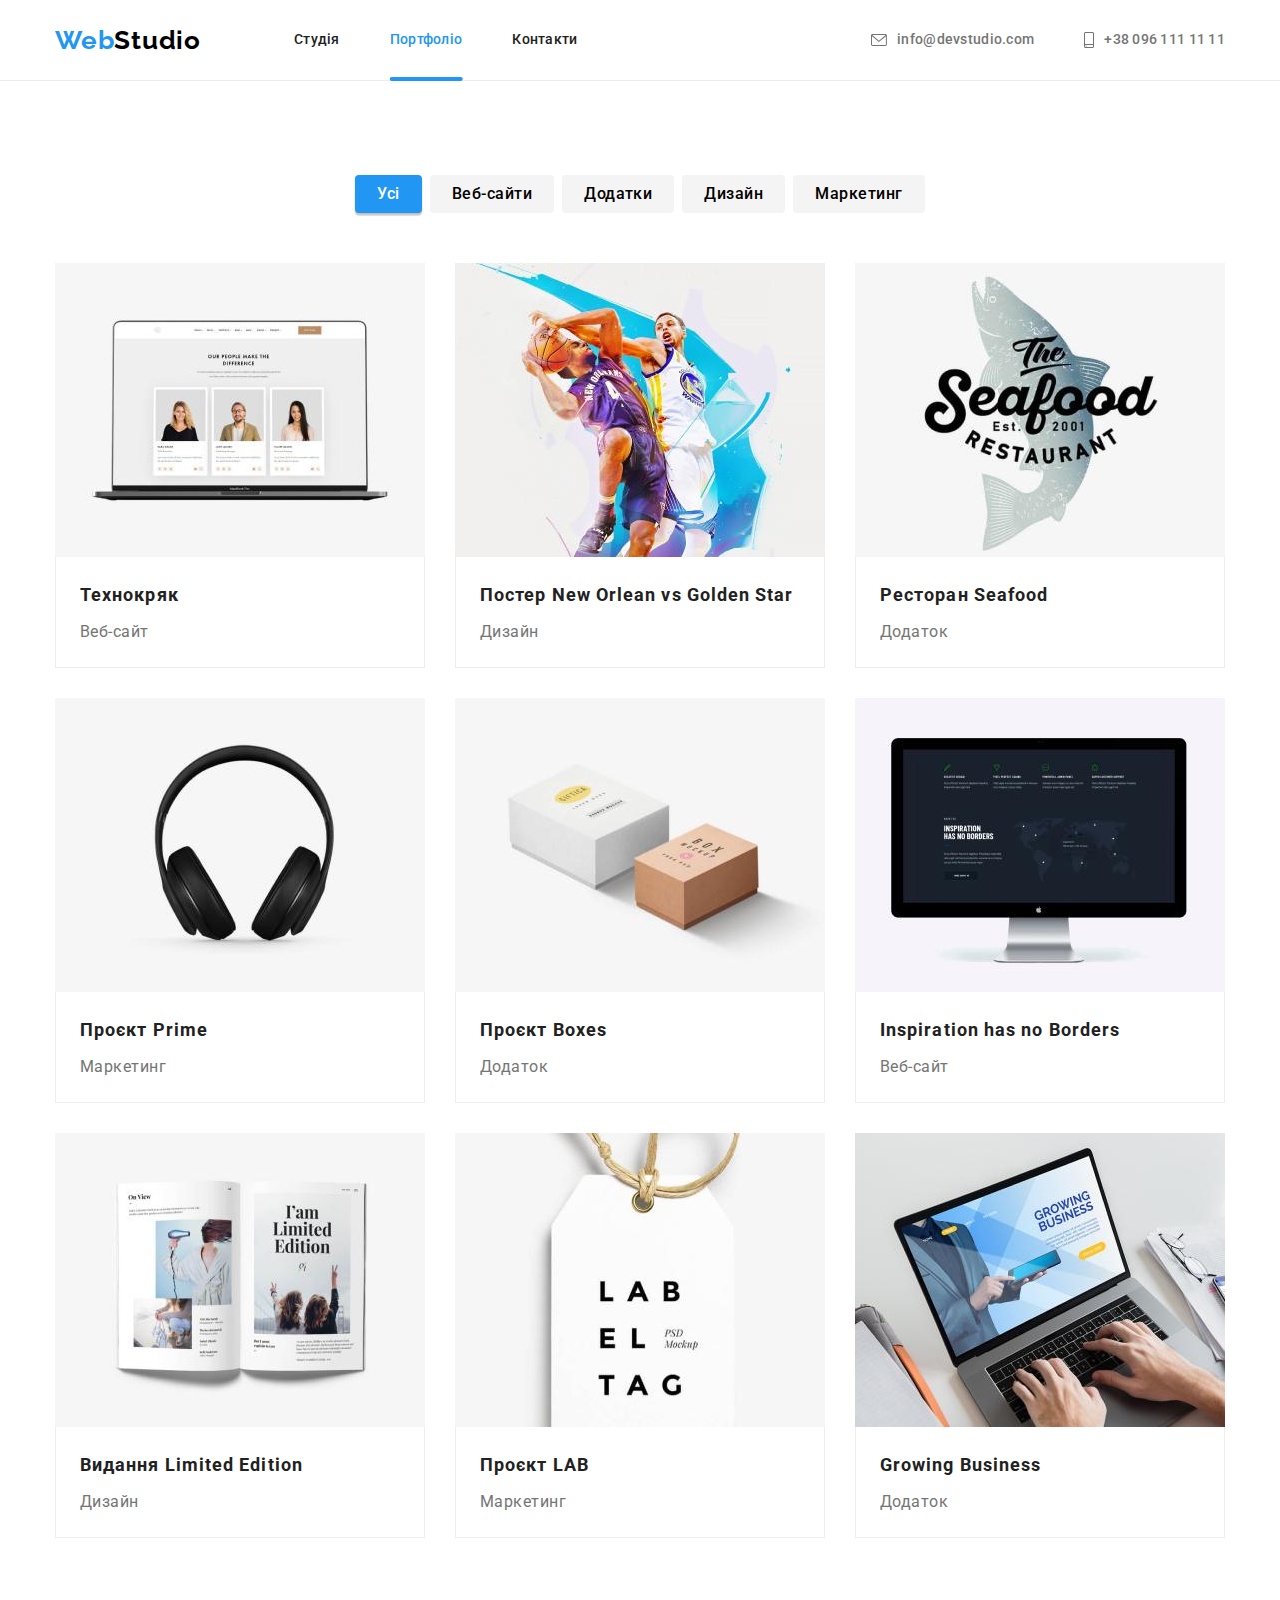
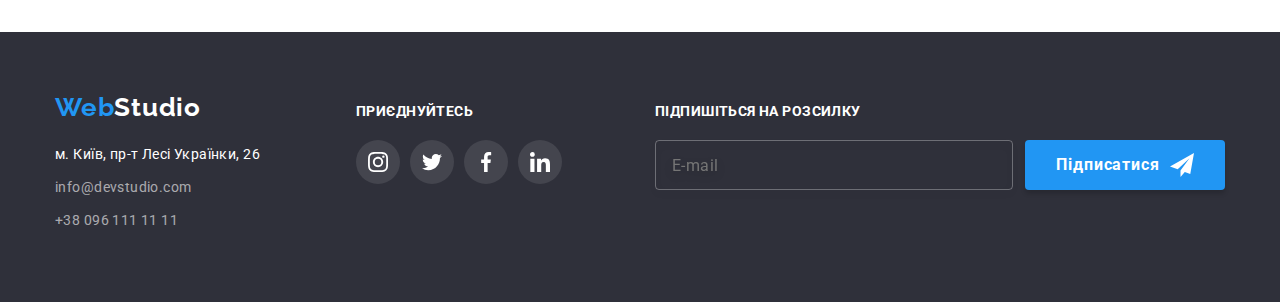
==== portfolio.html @ 934c3676 "Initial commit" ====
<!DOCTYPE html>
<html lang="uk">
  <head>
    <meta charset="UTF-8" />
    <meta http-equiv="X-UA-Compatible" content="IE=edge" />
    <meta name="viewport" content="width=device-width, initial-scale=1.0" />
    <title>Портфоліо</title>
    <link rel="stylesheet" href="./css/main.min.css" />
    <link rel="preconnect" href="https://fonts.googleapis.com" />
    <link rel="preconnect" href="https://fonts.gstatic.com" crossorigin />
    <link
      href="https://fonts.googleapis.com/css2?family=Raleway:wght@700&family=Roboto:wght@400;500;700;900&display=swap"
      rel="stylesheet"
    />
  </head>
  <body>
    <header class="header-section header-section--portfolio">
      <div class="container">
        <div class="header">
          <a href="./index.html" class="logo">
            Web<span class="logo__text logo__text--header">Studio</span>
          </a>
          <nav class="nav-container">
            <ul class="nav-list">
              <li class="nav-list__item">
                <a
                  href="./index.html"
                  class="nav-list__link"
                  >Студія</a
                >
              </li>
              <li class="nav-list__item">
                <a href="./portfolio.html" class="nav-list__link nav-list__link--active">Портфоліо</a>
              </li>
              <li class="nav-list__item">
                <a href="#" class="nav-list__link">Контакти</a>
              </li>
            </ul>
          </nav>
          <ul class="contacts-list">
            <li class="contacts-list__item contacts-list__item--header">
              <a href="mailto:info@devstudio.com" class="contacts-list__link">
                <svg width="16" height="12" class="contacts-list__icon">
                  <use href="images/sprite.svg#icon-envelope"></use>
                </svg>
                info@devstudio.com
              </a>
            </li>
            <li class="contacts-list__item contacts-list__item--header">
              <a href="tel:+380961111111" class="contacts-list__link">
                <svg width="10" height="16" class="contacts-list__icon">
                  <use href="images/sprite.svg#icon-smartphone"></use>
                </svg>
                +38 096 111 11 11
              </a>
            </li>
          </ul>
        </div>
      </div>
    </header>

    <main>
      <section class="section">
        <div class="container">
          <ul class="filter-list">
            <li class="filter-list__item">
              <button type="button" class="filter-list__btn filter-list__btn--active">Усі</button>
            </li>
            <li class="filter-list__item"">
              <button type="button" class="filter-list__btn">Веб-сайти</button>
            </li>
            <li class="filter-list__item"">
              <button type="button" class="filter-list__btn">Додатки</button>
            </li>
            <li class="filter-list__item"">
              <button type="button" class="filter-list__btn">Дизайн</button>
            </li>
            <li class="filter-list__item"">
              <button type="button" class="filter-list__btn">Маркетинг</button>
            </li>
          </ul>
          <ul class="projects-list">
            <li class="projects-list__item">
              <a class="projects-list__link" href="#">
                <div class="projects-list__container">
                  <img
                    src="./images/project1.jpg"
                    alt="Веб-сайт Технокряк"
                    width="370"
                    height="294"
                    class="projects-list__image"
                  />
                  <div class="projects-list__overlay">
                    <p class="projects-list__description">
                      Ресурс пропонує комплексні пропозиції з різним рівнем
                      функціоналу та сервісів. Все це дозволить відвідувачу
                      отримати вичерпні відомості про компанію чи приватну
                      особу.
                    </p>
                  </div>
                </div>
                <div class="projects-list__meta">
                  <h2 class="projects-list__name">Технокряк</h2>
                  <p class="projects-list__category">Веб-сайт</p>
                </div>
              </a>
            </li>
            <li class="projects-list__item">
              <a class="projects-list__link" href="#">
                <div class="projects-list__container">
                  <img
                    src="./images/project2.jpg"
                    alt="Постер New Orlean vs Golden Star"
                    width="370"
                    height="294"
                    class="projects-list__image"
                  />
                  <div class="projects-list__overlay">
                    <p class="projects-list__description">
                      Ресурс пропонує комплексні пропозиції з різним рівнем
                      функціоналу та сервісів. Все це дозволить відвідувачу
                      отримати вичерпні відомості про компанію чи приватну
                      особу.
                    </p>
                  </div>
                </div>
                <div class="projects-list__meta">
                  <h2 class="projects-list__name">Постер New Orlean vs Golden Star</h2>
                  <p class="projects-list__category">Дизайн</p>
                </div>
              </a>
            </li>
            <li class="projects-list__item">
              <a class="projects-list__link" href="#">
                <div class="projects-list__container">
                  <img
                    src="./images/project3.jpg"
                    alt="Ресторан Seafood"
                    width="370"
                    height="294"
                    class="projects-list__image"
                  />
                  <div class="projects-list__overlay">
                    <p class="projects-list__description">
                      Ресурс пропонує комплексні пропозиції з різним рівнем
                      функціоналу та сервісів. Все це дозволить відвідувачу
                      отримати вичерпні відомості про компанію чи приватну
                      особу.
                    </p>
                  </div>
                </div>
                <div class="projects-list__meta">
                  <h2 class="projects-list__name">Ресторан Seafood</h2>
                  <p class="projects-list__category">Додаток</p>
                </div>
              </a>
            </li>
            <li class="projects-list__item">
              <a class="projects-list__link" href="#">
                <div class="projects-list__container">
                  <img
                    src="./images/project4.jpg"
                    alt="Проєкт Prime"
                    width="370"
                    height="294"
                    class="projects-list__image"
                  />
                  <div class="projects-list__overlay">
                    <p class="projects-list__description">
                      Ресурс пропонує комплексні пропозиції з різним рівнем
                      функціоналу та сервісів. Все це дозволить відвідувачу
                      отримати вичерпні відомості про компанію чи приватну
                      особу.
                    </p>
                  </div>
                </div>
                <div class="projects-list__meta">
                  <h2 class="projects-list__name">Проєкт Prime</h2>
                  <p class="projects-list__category">Маркетинг</p>
                </div>
              </a>
            </li>
            <li class="projects-list__item">
              <a class="projects-list__link" href="#">
                <div class="projects-list__container">
                  <img
                    src="./images/project5.jpg"
                    alt="Проєкт Boxes"
                    width="370"
                    height="294"
                    class="projects-list__image"
                  />
                  <div class="projects-list__overlay">
                    <p class="projects-list__description">
                      Ресурс пропонує комплексні пропозиції з різним рівнем
                      функціоналу та сервісів. Все це дозволить відвідувачу
                      отримати вичерпні відомості про компанію чи приватну
                      особу.
                    </p>
                  </div>
                </div>
                <div class="projects-list__meta">
                  <h2 class="projects-list__name">Проєкт Boxes</h2>
                  <p class="projects-list__category">Додаток</p>
                </div>
              </a>
            </li>
            <li class="projects-list__item">
              <a class="projects-list__link" href="#">
                <div class="projects-list__container">
                  <img
                    src="./images/project6.jpg"
                    alt="Inspiration has no Borders"
                    width="370"
                    height="294"
                    class="projects-list__image"
                  />
                  <div class="projects-list__overlay">
                    <p class="projects-list__description">
                      Ресурс пропонує комплексні пропозиції з різним рівнем
                      функціоналу та сервісів. Все це дозволить відвідувачу
                      отримати вичерпні відомості про компанію чи приватну
                      особу.
                    </p>
                  </div>
                </div>
                <div class="projects-list__meta">
                  <h2 class="projects-list__name">Inspiration has no Borders</h2>
                  <p class="projects-list__category">Веб-сайт</p>
                </div>
              </a>
            </li>
            <li class="projects-list__item">
              <a class="projects-list__link" href="#">
                <div class="projects-list__container">
                  <img
                    src="./images/project7.jpg"
                    alt="Видання Limited Edition"
                    width="370"
                    height="294"
                    class="projects-list__image"
                  />
                  <div class="projects-list__overlay">
                    <p class="projects-list__description">
                      Ресурс пропонує комплексні пропозиції з різним рівнем
                      функціоналу та сервісів. Все це дозволить відвідувачу
                      отримати вичерпні відомості про компанію чи приватну
                      особу.
                    </p>
                  </div>
                </div>
                <div class="projects-list__meta">
                  <h2 class="projects-list__name">Видання Limited Edition</h2>
                  <p class="projects-list__category">Дизайн</p>
                </div>
              </a>
            </li>
            <li class="projects-list__item">
              <a class="projects-list__link" href="#">
                <div class="projects-list__container">
                  <img
                    src="./images/project8.jpg"
                    alt="Проєкт LAB"
                    width="370"
                    height="294"
                    class="projects-list__image"
                  />
                  <div class="projects-list__overlay">
                    <p class="projects-list__description">
                      Ресурс пропонує комплексні пропозиції з різним рівнем
                      функціоналу та сервісів. Все це дозволить відвідувачу
                      отримати вичерпні відомості про компанію чи приватну
                      особу.
                    </p>
                  </div>
                </div>
                <div class="projects-list__meta">
                  <h2 class="projects-list__name">Проєкт LAB</h2>
                  <p class="projects-list__category">Маркетинг</p>
                </div>
              </a>
            </li>
            <li class="projects-list__item">
              <a class="projects-list__link" href="#">
                <div class="projects-list__container">
                  <img
                    src="./images/project9.jpg"
                    alt="Growing Business"
                    width="370"
                    height="294"
                    class="projects-list__image"
                  />
                  <div class="projects-list__overlay">
                    <p class="projects-list__description">
                      Ресурс пропонує комплексні пропозиції з різним рівнем
                      функціоналу та сервісів. Все це дозволить відвідувачу
                      отримати вичерпні відомості про компанію чи приватну
                      особу.
                    </p>
                  </div>
                </div>
                <div class="projects-list__meta">
                  <h2 class="projects-list__name">Growing Business</h2>
                  <p class="projects-list__category">Додаток</p>
                </div>
              </a>
            </li>
          </ul>
        </div>
      </section>
    </main>

    <footer class="section section--footer">
      <div class="container">
        <div class="footer">
          <div class="footer-address">
            <a href="./index.html" class="logo">
              Web<span class="logo__text logo__text--footer">Studio</span>
            </a>
            <address>
              <ul class="contacts-list contacts-list--footer">
                <li class="contacts-list__item contacts-list__item--footer">
                  <a
                    href="mailto:info@devstudio.com"
                    class="contacts-list__link contacts-list__link--footer contacts-list__link--accent"
                  >
                    м. Київ, пр-т Лесі Українки, 26
                  </a>
                </li>
                <li class="contacts-list__item contacts-list__item--footer">
                  <a
                    href="mailto:info@devstudio.com"
                    class="contacts-list__link contacts-list__link--footer"
                  >
                    info@devstudio.com
                  </a>
                </li>
                <li class="contacts-list__item contacts-list__item--footer">
                  <a
                    href="tel:+380961111111"
                    class="contacts-list__link contacts-list__link--footer"
                  >
                    +38 096 111 11 11
                  </a>
                </li>
              </ul>
            </address>
          </div>
          <div class="social-block">
            <h3 class="social-block__header">приєднуйтесь</h3>
            <ul class="socials-list socials-list--footer">
              <li class="socials-list__item">
                <a
                  class="socials-list__link socials-list__link--footer"
                  href="#"
                >
                  <svg
                    width="20"
                    height="20"
                    class="socials-list__icon socials-list__icon--footer"
                  >
                    <use href="images/sprite.svg#icon-instagram"></use>
                  </svg>
                </a>
              </li>
              <li class="socials-list__item">
                <a
                  class="socials-list__link socials-list__link--footer"
                  href="#"
                >
                  <svg
                    width="20"
                    height="20"
                    class="socials-list__icon socials-list__icon--footer"
                  >
                    <use href="images/sprite.svg#icon-twitter"></use>
                  </svg>
                </a>
              </li>
              <li class="socials-list__item">
                <a
                  class="socials-list__link socials-list__link--footer"
                  href="#"
                >
                  <svg
                    width="20"
                    height="20"
                    class="socials-list__icon socials-list__icon--footer"
                  >
                    <use href="images/sprite.svg#icon-facebook"></use>
                  </svg>
                </a>
              </li>
              <li class="socials-list__item">
                <a
                  class="socials-list__link socials-list__link--footer"
                  href="#"
                >
                  <svg
                    width="20"
                    height="20"
                    class="socials-list__icon socials-list__icon--footer"
                  >
                    <use href="images/sprite.svg#icon-linkedin"></use>
                  </svg>
                </a>
              </li>
            </ul>
          </div>
          <div class="subscription-block">
            <label
              class="subscription-block__header"
              for="subscription-email-field"
              >Підпишіться на розсилку</label
            >
            <form class="subscription-form">
              <input
                type="email"
                name="email"
                class="subscription-form__input"
                placeholder="E-mail"
                id="subscription-email-field"
              />
              <button class="button button--subscription" type="submit">
                Підписатися
                <svg
                  class="button__icon button__icon--footer"
                  width="24"
                  height="24"
                >
                  <use href="images/sprite.svg#icon-send"></use>
                </svg>
              </button>
            </form>
          </div>
        </div>
      </div>
    </footer>
  </body>
</html>
---- css/main.min.css ----
/*! modern-normalize v1.1.0 | MIT License | https://github.com/sindresorhus/modern-normalize */*,::before,::after{box-sizing:border-box}html{-moz-tab-size:4;-o-tab-size:4;tab-size:4}html{line-height:1.15;-webkit-text-size-adjust:100%}body{margin:0}body{font-family:system-ui,-apple-system,"Segoe UI",Roboto,Helvetica,Arial,sans-serif,"Apple Color Emoji","Segoe UI Emoji"}hr{height:0;color:inherit}abbr[title]{-webkit-text-decoration:underline dotted;text-decoration:underline dotted}b,strong{font-weight:bolder}code,kbd,samp,pre{font-family:ui-monospace,SFMono-Regular,Consolas,"Liberation Mono",Menlo,monospace;font-size:1em}small{font-size:80%}sub,sup{font-size:75%;line-height:0;position:relative;vertical-align:baseline}sub{bottom:-0.25em}sup{top:-0.5em}table{text-indent:0;border-color:inherit}button,input,optgroup,select,textarea{font-family:inherit;font-size:100%;line-height:1.15;margin:0}button,select{text-transform:none}button,[type=button],[type=reset],[type=submit]{-webkit-appearance:button}::-moz-focus-inner{border-style:none;padding:0}:-moz-focusring{outline:1px dotted ButtonText}:-moz-ui-invalid{box-shadow:none}legend{padding:0}progress{vertical-align:baseline}::-webkit-inner-spin-button,::-webkit-outer-spin-button{height:auto}[type=search]{-webkit-appearance:textfield;outline-offset:-2px}::-webkit-search-decoration{-webkit-appearance:none}::-webkit-file-upload-button{-webkit-appearance:button;font:inherit}summary{display:list-item}ul,li,h1,h2,h3,h4,p{margin:0;padding:0}li{list-style:none}a{text-decoration:none}.logo{font-size:26px;font-family:Raleway;font-weight:700;line-height:1.19;letter-spacing:.03em;color:#2196f3}.logo__text--header{color:#000}.logo__text--footer{color:#fff}.nav-container{display:flex;height:100%;align-items:center;margin-left:93px}.nav-list{display:flex;font-weight:500;line-height:1.14;letter-spacing:.02em}.nav-list__item:not(:last-child){margin-right:50px}.nav-list__link{display:block;padding:32px 0;position:relative;color:#212121;transition-property:color;transition-duration:250ms;transition-timing-function:cubic-bezier(0.4, 0, 0.2, 1)}.nav-list__link:hover,.nav-list__link:focus{color:#2196f3}.nav-list__link--active{color:#2196f3}.nav-list__link--active::after{content:"";width:100%;height:4px;position:absolute;left:50%;top:77px;border-radius:4px;background-color:#2196f3;transform:translateX(-50%)}.contacts-list{display:flex;margin-left:auto;font-weight:500;line-height:1.14;letter-spacing:.02em}.contacts-list--footer{flex-direction:column;display:flex;margin-top:20px}.contacts-list__item{display:flex;align-items:center}.contacts-list__item--header:not(:last-child){margin-right:50px}.contacts-list__item--footer{margin-bottom:9px;font-style:normal}.contacts-list__link{display:flex;align-items:center;color:#757575;transition-property:color;transition-duration:250ms;transition-timing-function:cubic-bezier(0.4, 0, 0.2, 1)}.contacts-list__link:hover{color:#2196f3}.contacts-list__link:focus{color:#2196f3}.contacts-list__icon{margin-right:10px;fill:#757575;transition-property:fill;transition-duration:250ms;transition-timing-function:cubic-bezier(0.4, 0, 0.2, 1)}.contacts-list__link:hover .contacts-list__icon{fill:#2196f3}.contacts-list__link:focus .contacts-list__icon{fill:#2196f3}.contacts-list__link--footer{font-weight:400;font-size:14px;line-height:1.71;letter-spacing:.03em;color:rgba(255,255,255,.6);transition-property:color;transition-duration:250ms;transition-timing-function:cubic-bezier(0.4, 0, 0.2, 1)}.contacts-list__link--footer:focus{color:#2196f3}.contacts-list__link--footer:hover{color:#2196f3}.contacts-list__link--accent{color:#fff}.hero{display:flex;flex-direction:column;height:100%;align-items:center;justify-content:center}.hero__text{width:696px;font-size:44px;font-weight:900;line-height:1.36;text-align:center;letter-spacing:.06em;color:#fff}.modal-container{margin-top:30px;padding:0 40px;height:100%}.backdrop{display:inline-block;position:fixed;width:100%;height:100%;z-index:101;background-color:rgba(0,0,0,.1)}.backdrop--hidden{opacity:0;pointer-events:none;visibility:hidden}.modal{display:flex;flex-direction:column;position:absolute;width:528px;height:581px;left:50%;top:50%;opacity:1;background:#fff;box-shadow:0px 1px 3px rgba(0,0,0,.12),0px 1px 1px rgba(0,0,0,.14),0px 2px 1px rgba(0,0,0,.2);border-radius:4px;transform:translate(-50%, -50%) scale(1);transition-property:transform opacity;transition-duration:250ms;transition-timing-function:cubic-bezier(0.4, 0, 0.2, 1)}.modal--hidden{opacity:0;transform:translate(-50%, -50%) scale(1.15)}.modal__header{margin-top:40px;font-weight:700;font-size:20px;line-height:1.15;text-align:center;letter-spacing:.03em;color:#212121}.modal-list{display:flex;flex-direction:column;justify-content:center;align-items:center}.modal-list__item{position:relative;margin-bottom:28px}.modal-list__placeholder{position:absolute;top:-18px;left:0;font-weight:400;font-size:12px;line-height:1.16;letter-spacing:.01em;color:#757575}.modal-list__placeholder--checkbox{position:static;display:flex;width:16px;height:15px;border:2px solid #212121;border-radius:4px;transition-property:background-color border-color;transition-duration:250ms;transition-timing-function:cubic-bezier(0.4, 0, 0.2, 1)}.modal-list__input--checkbox:checked~.modal-list__placeholder--checkbox{background-color:#2196f3;border-color:#2196f3;background-origin:border-box}.modal-list__icon{position:absolute;top:50%;left:0;margin-left:12px;transform:translateY(-50%);transition-property:fill;transition-duration:250ms;transition-timing-function:cubic-bezier(0.4, 0, 0.2, 1)}.modal-list__input:hover~.modal-list__icon,.modal-list__input:focus~.modal-list__icon{fill:#2196f3}.modal-list__icon--checked{margin:0;position:absolute;top:50%;left:0;fill:none;opacity:0;transform:translateY(-50%);transition-property:opacity;transition-duration:250ms;transition-timing-function:cubic-bezier(0.4, 0, 0.2, 1)}.modal-list__input--checkbox:checked~.modal-list__icon--checked{fill:#fff;opacity:1}.modal-list__input{width:448px;height:40px;padding-left:42px;border:1px solid rgba(33,33,33,.2);border-radius:4px;transition-property:border-color;transition-duration:250ms;transition-timing-function:cubic-bezier(0.4, 0, 0.2, 1)}.modal-list__input:hover,.modal-list__input:focus{border-color:#2196f3;outline:none}.modal-list__input--textarea{height:120px;resize:none;padding:12px 16px}.modal-list__input--textarea::-moz-placeholder{font-weight:400;font-size:12px;line-height:14px;letter-spacing:.01em;color:rgba(117,117,117,.5)}.modal-list__input--textarea:-ms-input-placeholder{font-weight:400;font-size:12px;line-height:14px;letter-spacing:.01em;color:rgba(117,117,117,.5)}.modal-list__input--textarea::placeholder{font-weight:400;font-size:12px;line-height:14px;letter-spacing:.01em;color:rgba(117,117,117,.5)}.modal-list__input--checkbox{position:absolute;width:1px;height:1px;overflow:hidden;clip:rect(0 0 0 0)}.modal-list__text{margin-left:8px;font-weight:400;font-size:14px;line-height:1.71;letter-spacing:.03em;color:#757575}.modal-list__link{text-decoration:underline;color:#2196f3}.modal-list__label{position:relative;display:flex}.modal-list__label--policy{display:flex;justify-content:center;align-items:center}.button--modal-btn{width:200px;height:50px;font-weight:700;font-size:16px;line-height:1.88;letter-spacing:.06em;color:#fff;text-align:center;cursor:pointer;border:none;background:#2196f3;box-shadow:0px 4px 4px rgba(0,0,0,.15);border-radius:4px;transition-property:background-color;transition-duration:250ms;transition-timing-function:cubic-bezier(0.4, 0, 0.2, 1)}.button--modal-btn:hover,.button--modal-btn:focus{background-color:#188ce8}.modal-close{display:flex;justify-content:center;align-items:center;position:absolute;top:0;right:0;margin-right:8px;margin-top:8px;width:30px;height:30px;cursor:pointer;border-radius:50%;border:1px solid rgba(0,0,0,.1)}.modal-close__icon{fill:#212121;transition-property:fill;transition-duration:250ms;transition-timing-function:cubic-bezier(0.4, 0, 0.2, 1)}.modal-close:hover .modal-close__icon{fill:#2196f3}.features{display:flex}.features__item{width:270px;margin-right:30px}.features__item:last-child{margin-right:0}.features__icon-container{display:flex;justify-content:center;align-items:center;margin-bottom:30px;height:120px;border-radius:4px;background-color:#f5f4f4}.features__label{margin-bottom:10px;font-size:14px;line-height:1.14;letter-spacing:.03em}.features__text{margin-top:10px;color:#757575;line-height:1.71;letter-spacing:.03em}.job{display:flex;margin-top:50px}.job__item{margin-right:30px;position:relative}.job__item:last-child{margin-right:0}.job__image,.job__link{display:block}.job__label-container{display:flex;justify-content:center;align-items:center;position:absolute;width:100%;height:70px;left:0;bottom:0;background:rgba(47,48,58,.8)}.job__label{font-weight:700;font-size:14px;line-height:1.14;text-align:center;letter-spacing:.03em;text-transform:uppercase;color:#fff}.section--team{background-color:#f5f4f4}.team-list{display:flex;margin-top:50px}.team-list__item{width:270px;margin-right:30px;text-align:center;background-color:#fff;box-shadow:0px 1px 3px rgba(0,0,0,.12),0px 1px 1px rgba(0,0,0,.14),0px 2px 1px rgba(0,0,0,.2);border-radius:0px 0px 4px 4px}.team-list__item:last-child{margin-right:0}.team-list__image{display:block}.team-list__meta{padding:30px 5px 0 5px}.team-list__name{font-weight:500;font-size:16px;line-height:1.19;letter-spacing:.03em;color:#212121}.team-list__position{margin-top:10px;font-size:16px;line-height:1.19;letter-spacing:.03em;color:#757575}.socials-list{display:flex;justify-content:space-between;margin-top:16px;padding:0 32px 30px 32px}.socials-list--footer{display:flex;width:206px;padding:0;margin-top:20px}.socials-list__link{display:flex;height:44px;width:44px;justify-content:center;align-items:center;border-radius:50%;border:none;transition-property:background-color;transition-duration:250ms;transition-timing-function:cubic-bezier(0.4, 0, 0.2, 1)}.socials-list__link:hover{background-color:#2196f3}.socials-list__link:focus{background-color:#2196f3;outline:none}.socials-list__link--footer{background-color:rgba(255,255,255,.1)}.socials-list__icon{fill:#afb1b8;transition-property:fill;transition-duration:250ms;transition-timing-function:cubic-bezier(0.4, 0, 0.2, 1)}.socials-list__link:hover .socials-list__icon{fill:#fff}.socials-list__link:focus .socials-list__icon{fill:#fff}.socials-list__icon--footer{fill:#fff}.social-block{margin-top:12px;margin-left:70px}.social-block__header{text-transform:uppercase;font-size:14px;font-weight:700;line-height:1.14;letter-spacing:.03em;color:#fff}.clients-list{display:flex;margin-top:50px;justify-content:space-between}.clients-list__link{display:flex;width:170px;height:92px;justify-content:center;align-items:center;border-radius:4px;border:1px solid #afb1b8;transition-property:border-color;transition-duration:250ms;transition-timing-function:cubic-bezier(0.4, 0, 0.2, 1)}.clients-list__link:hover{border-color:#2196f3}.clients-list__link:focus{border-color:#2196f3;outline:none}.clients-list__icon{fill:#afb1b8;transition-property:fill;transition-duration:250ms;transition-timing-function:cubic-bezier(0.4, 0, 0.2, 1)}.clients-list__link:hover .clients-list__icon{fill:#2196f3}.clients-list__link:focus .clients-list__icon{fill:#2196f3}.footer{display:flex}.footer-address{display:inline-block;width:231px}.button{display:flex;align-items:center;justify-content:center;width:200px;padding:10px 0;font-weight:700;font-size:16px;line-height:1.88;letter-spacing:.06em;color:#fff;cursor:pointer;border:none;box-shadow:0px 4px 4px rgba(0,0,0,.15);border-radius:4px;background-color:#2196f3;transition-property:background-color;transition-duration:250ms;transition-timing-function:cubic-bezier(0.4, 0, 0.2, 1)}.button:hover{background-color:#188ce8}.button__icon--footer{margin-left:10px;fill:#fff}.button--subscription{margin-left:12px}.button--hero{width:216px;margin-top:30px}.subscription-block{display:flex;width:570px;flex-direction:column;margin-left:93px;margin-top:12px}.subscription-block__header{text-transform:uppercase;font-size:14px;font-weight:700;line-height:1.14;letter-spacing:.03em;color:#fff}.subscription-form{display:flex;flex-direction:row;margin-top:20px;height:50px}.subscription-form__input{width:358px;height:50px;padding-left:16px;font-weight:400;font-size:16px;line-height:1.25;letter-spacing:.03em;color:rgba(255,255,255,.6);border:1px solid rgba(255,255,255,.3);filter:drop-shadow(0px 4px 4px rgba(0, 0, 0, 0.15));border-radius:4px;background-color:rgba(0,0,0,0);transition-property:border-color;transition-duration:250ms;transition-timing-function:cubic-bezier(0.4, 0, 0.2, 1)}.subscription-form__input:hover,.subscription-form__input:focus{border-color:#2196f3}.filter-list{display:flex;flex-wrap:wrap;justify-content:center}.filter-list__item:not(:last-child){margin-right:8px}.filter-list__btn{padding:6px 22px;font-family:Roboto;font-weight:500;font-size:16px;line-height:1.62;text-align:center;letter-spacing:.03em;border:none;border-radius:4px;background-color:#f5f4f4;transition-property:background-color box-shadow color;transition-duration:250ms;transition-timing-function:cubic-bezier(0.4, 0, 0.2, 1)}.filter-list__btn--active{color:#fff;background-color:#2196f3;box-shadow:0px 3px 1px rgba(0,0,0,.1),0px 1px 2px rgba(0,0,0,.08),0px 2px 2px rgba(0,0,0,.12)}.filter-list__btn:hover,.filter-list__btn:focus{color:#fff;cursor:pointer;background-color:#2196f3;box-shadow:0px 3px 1px rgba(0,0,0,.1),0px 1px 2px rgba(0,0,0,.08),0px 2px 2px rgba(0,0,0,.12);outline:none}.projects-list{display:flex;flex-wrap:wrap;margin-top:50px}.projects-list__container{position:relative;overflow:hidden}.projects-list__item{margin-right:30px;margin-bottom:30px;width:370px;transition-property:box-shadow;transition-duration:250ms;transition-timing-function:cubic-bezier(0.4, 0, 0.2, 1)}.projects-list__item:nth-child(3n+3){margin-right:0px}.projects-list__item:nth-last-child(-n+3){margin-bottom:0px}.projects-list__item:hover{box-shadow:0px 1px 1px rgba(0,0,0,.12),0px 4px 4px rgba(0,0,0,.06),1px 4px 6px rgba(0,0,0,.16)}.projects-list__link .projects-list__image{display:block}.projects-list__description{font-weight:400;font-size:18px;line-height:1.56;letter-spacing:.03em;color:#fff}.projects-list__overlay{display:flex;justify-content:center;align-items:center;padding:0 24px;position:absolute;width:370px;height:294px;top:0;left:0;background:rgba(33,150,243,.9);transform:translateY(100%);transition-property:transform;transition-duration:250ms;transition-timing-function:cubic-bezier(0.4, 0, 0.2, 1)}.projects-list__item:hover .projects-list__overlay{transform:translateY(0)}.projects-list__meta{border:1px solid #eee;border-top:none;padding:20px 24px;overflow:hidden}.projects-list__name{font-weight:700;font-size:18px;line-height:2;letter-spacing:.06em;color:#212121}.projects-list__category{margin-top:4px;font-size:16px;line-height:1.88;letter-spacing:.03em;color:#757575}body{margin:0 auto;font-family:Roboto,sans-serif;font-size:14px;color:#212121}.container{width:1200px;padding:0 15px;margin:0 auto}.section{padding-top:94px;padding-bottom:94px}.section--features{padding-bottom:0}.section--footer{padding-top:60px;padding-bottom:60px;background-color:#2f303a}.section--hero{height:600px;margin:0 auto;max-width:1600px;background-color:#2f303a;background-image:linear-gradient(to right, rgba(47, 48, 58, 0.4), rgba(47, 48, 58, 0.4)),url(../images/hero_bg.jpg);background-repeat:no-repeat;background-position:center}.header{display:flex;height:100%;align-items:center}.header-section--portfolio{border-bottom:1px solid #ececec}.header-section--page{border-bottom:1px solid rgba(0,0,0,0)}.section-header{font-weight:700;font-size:36px;line-height:1.16;letter-spacing:.03em;text-align:center}/*# sourceMappingURL=main.min.css.map */
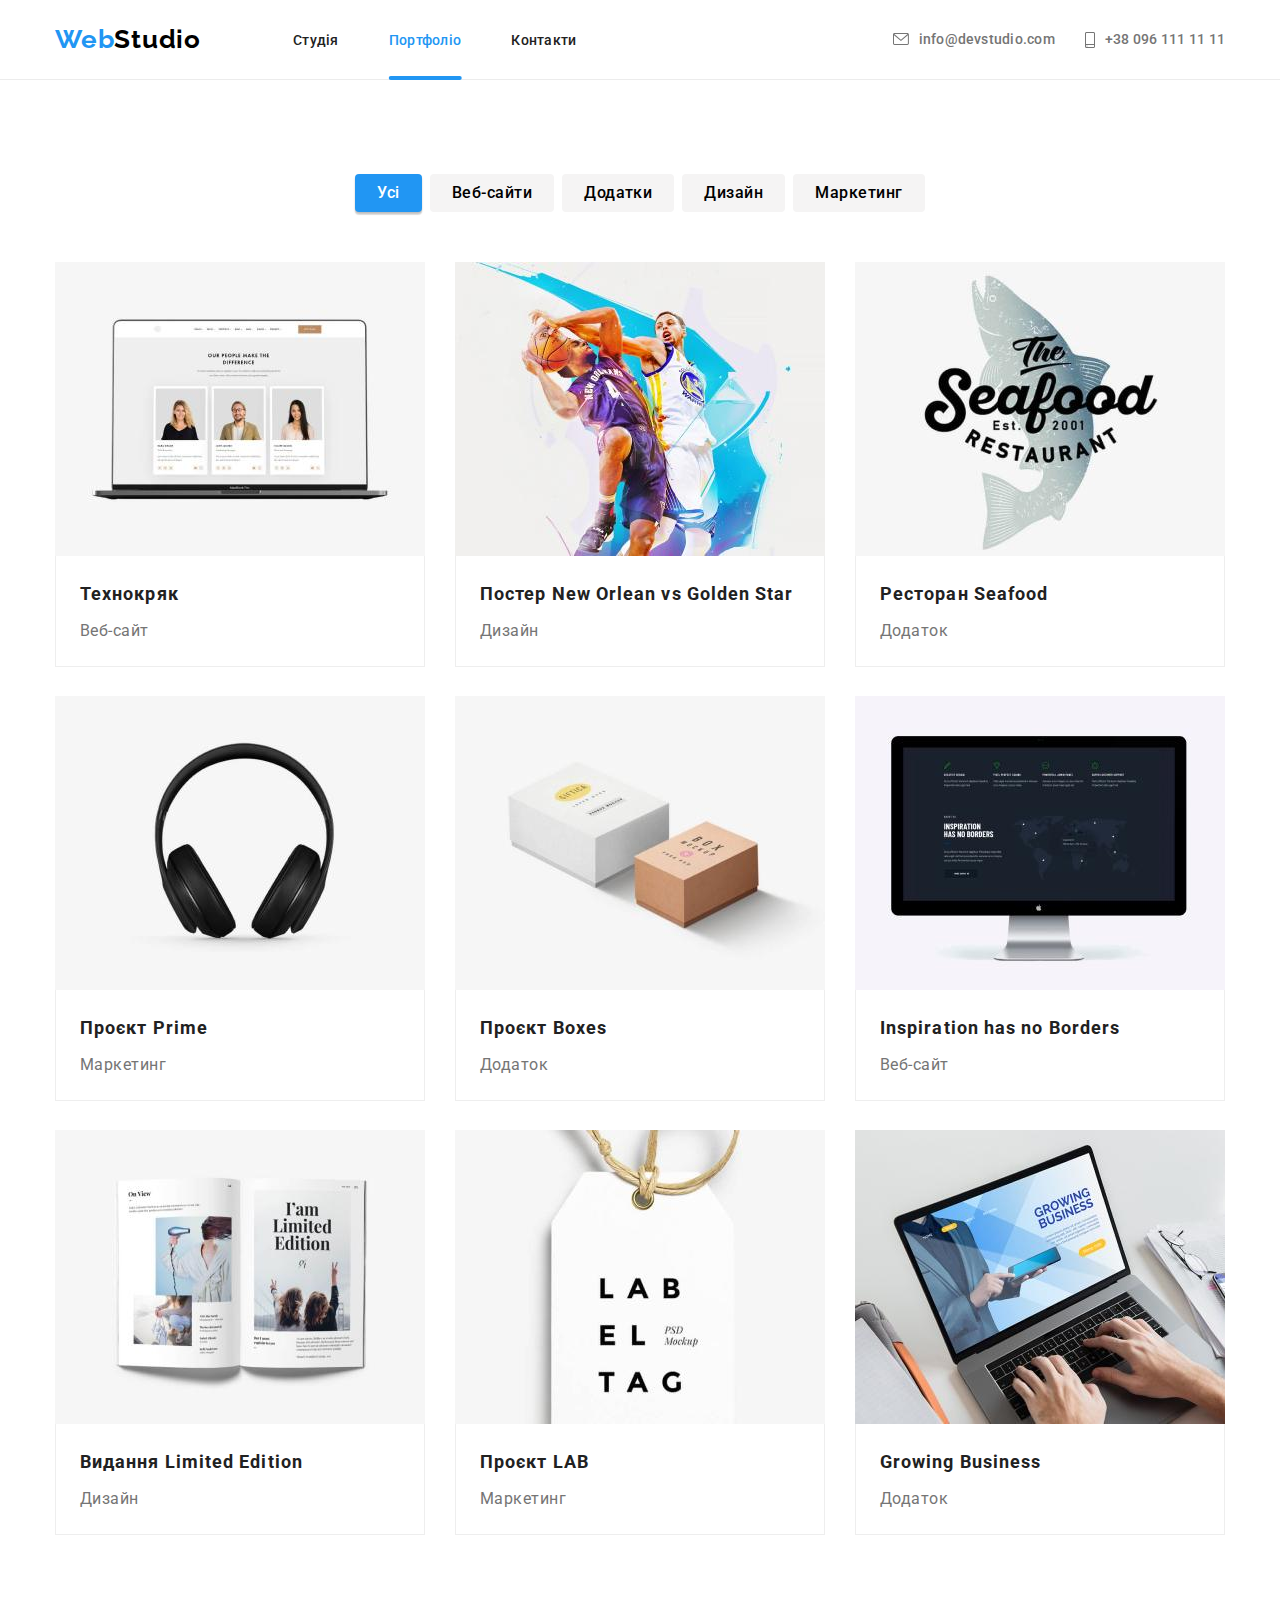
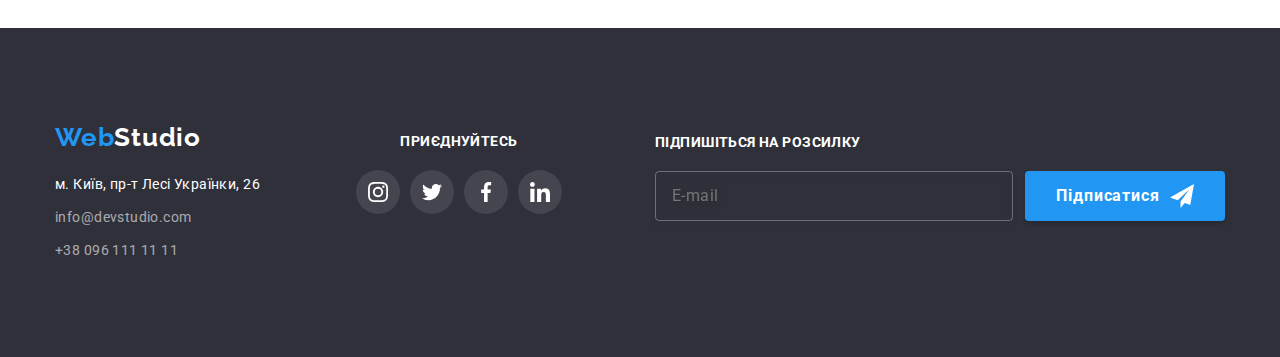
==== commit 45fda6a8: "Додає сторінку portfolio.html" ====
--- a/portfolio.html
+++ b/portfolio.html
@@ -14,50 +14,105 @@
     />
   </head>
   <body>
-    <header class="header-section header-section--portfolio">
-      <div class="container">
-        <div class="header">
-          <a href="./index.html" class="logo">
-            Web<span class="logo__text logo__text--header">Studio</span>
-          </a>
-          <nav class="nav-container">
-            <ul class="nav-list">
-              <li class="nav-list__item">
-                <a
-                  href="./index.html"
-                  class="nav-list__link"
-                  >Студія</a
-                >
-              </li>
-              <li class="nav-list__item">
-                <a href="./portfolio.html" class="nav-list__link nav-list__link--active">Портфоліо</a>
-              </li>
-              <li class="nav-list__item">
-                <a href="#" class="nav-list__link">Контакти</a>
-              </li>
-            </ul>
+    <section class="section section--header section--header--portfolio section--resets">
+      <div class="page-header">
+        <div class="container">
+          <nav class="nav">
+            <a href="./index.html" class="logo">
+              Web<span class="logo__text logo__text--header">Studio</span>
+            </a>
+
+            <button
+              class="menu-button"
+              type="button"
+              data-menu-button
+              aria-expanded="false"
+              aria-controls="menu-container"
+            >
+              <svg class="menu-button__icon" width="40" height="40" class="" aria-label="Кнопка меню">
+                <use
+                  class="menu-button__icon-menu"
+                  href="images/sprite.svg#icon-menu_40px"
+                ></use>
+                <use
+                  class="menu-button__icon-cross"
+                  href="images/sprite.svg#icon-close_40px"
+                ></use>
+              </svg>
+            </button>
+
+            <div class="menu-container" id="menu-container" data-menu>
+
+                <ul class="nav-list nav-list--mobile">
+                  <li
+                    class="nav-list__item"
+                    
+                  >
+                    <a class="nav-list__link" href="./index.html">Студія</a>
+                  </li>
+                  <li class="nav-list__item nav-list__item--active" >
+                    <a class="nav-list__link nav-list__link--active" href="./portfolio.html">Портфоліо</a>
+                  </li>
+                  <li class="nav-list__item" >
+                    <a class="nav-list__link" href="#">Контакти</a>
+                  </li>
+                </ul>
+                <ul class="contacts-list contacts-list--mobile">
+                  <li
+                    class="contacts-list__item contacts-list__item--accent"
+                    
+                  >
+                    <a class="contacts-list__link" href="">
+                      <svg width="10" height="16" class="contacts-list__icon">
+                        <use href="images/sprite.svg#icon-smartphone"></use>
+                      </svg>
+                      <span class="contacts-list__text">+38 096 111 11 11</span>
+                    </a>
+                  </li>
+                  <li class="contacts-list__item" >
+                    <a class="contacts-list__link" href="">
+                      <svg width="16" height="12" class="contacts-list__icon">
+                        <use href="images/sprite.svg#icon-envelope"></use>
+                      </svg>
+                      <span class="contacts-list__text">info@devstudio.com</span> 
+                      </a>
+                  </li>
+                </ul>
+                <ul class="socials-text">
+                  <li class="socials-text__item" >
+                    <a
+                      class="socials-text__link"
+                      href=""
+                      >Instagram</a
+                    >
+                  </li>
+                  <li class="socials-text__item" >
+                    <a
+                      class="socials-text__link"
+                      href=""
+                      >Twitter</a
+                    >
+                  </li>
+                  <li class="socials-text__item" >
+                    <a
+                      class="socials-text__link"
+                      href=""
+                      >Facebook</a
+                    >
+                  </li>
+                  <li class="socials-text__item" >
+                    <a
+                      class="socials-text__link"
+                      href=""
+                      >LinkedIn</a
+                    >
+                  </li>
+                </ul>
+            </div>
           </nav>
-          <ul class="contacts-list">
-            <li class="contacts-list__item contacts-list__item--header">
-              <a href="mailto:info@devstudio.com" class="contacts-list__link">
-                <svg width="16" height="12" class="contacts-list__icon">
-                  <use href="images/sprite.svg#icon-envelope"></use>
-                </svg>
-                info@devstudio.com
-              </a>
-            </li>
-            <li class="contacts-list__item contacts-list__item--header">
-              <a href="tel:+380961111111" class="contacts-list__link">
-                <svg width="10" height="16" class="contacts-list__icon">
-                  <use href="images/sprite.svg#icon-smartphone"></use>
-                </svg>
-                +38 096 111 11 11
-              </a>
-            </li>
-          </ul>
         </div>
       </div>
-    </header>
+    </section>
 
     <main>
       <section class="section">
@@ -86,7 +141,7 @@
                   <img
                     src="./images/project1.jpg"
                     alt="Веб-сайт Технокряк"
-                    width="370"
+                    width="450"
                     height="294"
                     class="projects-list__image"
                   />
@@ -111,7 +166,7 @@
                   <img
                     src="./images/project2.jpg"
                     alt="Постер New Orlean vs Golden Star"
-                    width="370"
+                    width="450"
                     height="294"
                     class="projects-list__image"
                   />
@@ -136,7 +191,7 @@
                   <img
                     src="./images/project3.jpg"
                     alt="Ресторан Seafood"
-                    width="370"
+                    width="450"
                     height="294"
                     class="projects-list__image"
                   />
@@ -161,7 +216,7 @@
                   <img
                     src="./images/project4.jpg"
                     alt="Проєкт Prime"
-                    width="370"
+                    width="450"
                     height="294"
                     class="projects-list__image"
                   />
@@ -186,7 +241,7 @@
                   <img
                     src="./images/project5.jpg"
                     alt="Проєкт Boxes"
-                    width="370"
+                    width="450"
                     height="294"
                     class="projects-list__image"
                   />
@@ -211,7 +266,7 @@
                   <img
                     src="./images/project6.jpg"
                     alt="Inspiration has no Borders"
-                    width="370"
+                    width="450"
                     height="294"
                     class="projects-list__image"
                   />
@@ -236,7 +291,7 @@
                   <img
                     src="./images/project7.jpg"
                     alt="Видання Limited Edition"
-                    width="370"
+                    width="450"
                     height="294"
                     class="projects-list__image"
                   />
@@ -261,7 +316,7 @@
                   <img
                     src="./images/project8.jpg"
                     alt="Проєкт LAB"
-                    width="370"
+                    width="450"
                     height="294"
                     class="projects-list__image"
                   />
@@ -286,7 +341,7 @@
                   <img
                     src="./images/project9.jpg"
                     alt="Growing Business"
-                    width="370"
+                    width="450"
                     height="294"
                     class="projects-list__image"
                   />
@@ -309,6 +364,257 @@
         </div>
       </section>
     </main>
+
+    <!-- <main>
+      <section class="section">
+        <div class="container">
+          <ul class="filter-list">
+            <li class="filter-list__item">
+              <button type="button" class="filter-list__btn filter-list__btn--active">Усі</button>
+            </li>
+            <li class="filter-list__item"">
+              <button type="button" class="filter-list__btn">Веб-сайти</button>
+            </li>
+            <li class="filter-list__item"">
+              <button type="button" class="filter-list__btn">Додатки</button>
+            </li>
+            <li class="filter-list__item"">
+              <button type="button" class="filter-list__btn">Дизайн</button>
+            </li>
+            <li class="filter-list__item"">
+              <button type="button" class="filter-list__btn">Маркетинг</button>
+            </li>
+          </ul>
+          <ul class="projects-list">
+            <li class="projects-list__item">
+              <a class="projects-list__link" href="#">
+                <div class="projects-list__container">
+                  <img
+                    src="./images/project1.jpg"
+                    alt="Веб-сайт Технокряк"
+                    width="370"
+                    height="294"
+                    class="projects-list__image"
+                  />
+                  <div class="projects-list__overlay">
+                    <p class="projects-list__description">
+                      Ресурс пропонує комплексні пропозиції з різним рівнем
+                      функціоналу та сервісів. Все це дозволить відвідувачу
+                      отримати вичерпні відомості про компанію чи приватну
+                      особу.
+                    </p>
+                  </div>
+                </div>
+                <div class="projects-list__meta">
+                  <h2 class="projects-list__name">Технокряк</h2>
+                  <p class="projects-list__category">Веб-сайт</p>
+                </div>
+              </a>
+            </li>
+            <li class="projects-list__item">
+              <a class="projects-list__link" href="#">
+                <div class="projects-list__container">
+                  <img
+                    src="./images/project2.jpg"
+                    alt="Постер New Orlean vs Golden Star"
+                    width="370"
+                    height="294"
+                    class="projects-list__image"
+                  />
+                  <div class="projects-list__overlay">
+                    <p class="projects-list__description">
+                      Ресурс пропонує комплексні пропозиції з різним рівнем
+                      функціоналу та сервісів. Все це дозволить відвідувачу
+                      отримати вичерпні відомості про компанію чи приватну
+                      особу.
+                    </p>
+                  </div>
+                </div>
+                <div class="projects-list__meta">
+                  <h2 class="projects-list__name">Постер New Orlean vs Golden Star</h2>
+                  <p class="projects-list__category">Дизайн</p>
+                </div>
+              </a>
+            </li>
+            <li class="projects-list__item">
+              <a class="projects-list__link" href="#">
+                <div class="projects-list__container">
+                  <img
+                    src="./images/project3.jpg"
+                    alt="Ресторан Seafood"
+                    width="370"
+                    height="294"
+                    class="projects-list__image"
+                  />
+                  <div class="projects-list__overlay">
+                    <p class="projects-list__description">
+                      Ресурс пропонує комплексні пропозиції з різним рівнем
+                      функціоналу та сервісів. Все це дозволить відвідувачу
+                      отримати вичерпні відомості про компанію чи приватну
+                      особу.
+                    </p>
+                  </div>
+                </div>
+                <div class="projects-list__meta">
+                  <h2 class="projects-list__name">Ресторан Seafood</h2>
+                  <p class="projects-list__category">Додаток</p>
+                </div>
+              </a>
+            </li>
+            <li class="projects-list__item">
+              <a class="projects-list__link" href="#">
+                <div class="projects-list__container">
+                  <img
+                    src="./images/project4.jpg"
+                    alt="Проєкт Prime"
+                    width="370"
+                    height="294"
+                    class="projects-list__image"
+                  />
+                  <div class="projects-list__overlay">
+                    <p class="projects-list__description">
+                      Ресурс пропонує комплексні пропозиції з різним рівнем
+                      функціоналу та сервісів. Все це дозволить відвідувачу
+                      отримати вичерпні відомості про компанію чи приватну
+                      особу.
+                    </p>
+                  </div>
+                </div>
+                <div class="projects-list__meta">
+                  <h2 class="projects-list__name">Проєкт Prime</h2>
+                  <p class="projects-list__category">Маркетинг</p>
+                </div>
+              </a>
+            </li>
+            <li class="projects-list__item">
+              <a class="projects-list__link" href="#">
+                <div class="projects-list__container">
+                  <img
+                    src="./images/project5.jpg"
+                    alt="Проєкт Boxes"
+                    width="370"
+                    height="294"
+                    class="projects-list__image"
+                  />
+                  <div class="projects-list__overlay">
+                    <p class="projects-list__description">
+                      Ресурс пропонує комплексні пропозиції з різним рівнем
+                      функціоналу та сервісів. Все це дозволить відвідувачу
+                      отримати вичерпні відомості про компанію чи приватну
+                      особу.
+                    </p>
+                  </div>
+                </div>
+                <div class="projects-list__meta">
+                  <h2 class="projects-list__name">Проєкт Boxes</h2>
+                  <p class="projects-list__category">Додаток</p>
+                </div>
+              </a>
+            </li>
+            <li class="projects-list__item">
+              <a class="projects-list__link" href="#">
+                <div class="projects-list__container">
+                  <img
+                    src="./images/project6.jpg"
+                    alt="Inspiration has no Borders"
+                    width="370"
+                    height="294"
+                    class="projects-list__image"
+                  />
+                  <div class="projects-list__overlay">
+                    <p class="projects-list__description">
+                      Ресурс пропонує комплексні пропозиції з різним рівнем
+                      функціоналу та сервісів. Все це дозволить відвідувачу
+                      отримати вичерпні відомості про компанію чи приватну
+                      особу.
+                    </p>
+                  </div>
+                </div>
+                <div class="projects-list__meta">
+                  <h2 class="projects-list__name">Inspiration has no Borders</h2>
+                  <p class="projects-list__category">Веб-сайт</p>
+                </div>
+              </a>
+            </li>
+            <li class="projects-list__item">
+              <a class="projects-list__link" href="#">
+                <div class="projects-list__container">
+                  <img
+                    src="./images/project7.jpg"
+                    alt="Видання Limited Edition"
+                    width="370"
+                    height="294"
+                    class="projects-list__image"
+                  />
+                  <div class="projects-list__overlay">
+                    <p class="projects-list__description">
+                      Ресурс пропонує комплексні пропозиції з різним рівнем
+                      функціоналу та сервісів. Все це дозволить відвідувачу
+                      отримати вичерпні відомості про компанію чи приватну
+                      особу.
+                    </p>
+                  </div>
+                </div>
+                <div class="projects-list__meta">
+                  <h2 class="projects-list__name">Видання Limited Edition</h2>
+                  <p class="projects-list__category">Дизайн</p>
+                </div>
+              </a>
+            </li>
+            <li class="projects-list__item">
+              <a class="projects-list__link" href="#">
+                <div class="projects-list__container">
+                  <img
+                    src="./images/project8.jpg"
+                    alt="Проєкт LAB"
+                    width="370"
+                    height="294"
+                    class="projects-list__image"
+                  />
+                  <div class="projects-list__overlay">
+                    <p class="projects-list__description">
+                      Ресурс пропонує комплексні пропозиції з різним рівнем
+                      функціоналу та сервісів. Все це дозволить відвідувачу
+                      отримати вичерпні відомості про компанію чи приватну
+                      особу.
+                    </p>
+                  </div>
+                </div>
+                <div class="projects-list__meta">
+                  <h2 class="projects-list__name">Проєкт LAB</h2>
+                  <p class="projects-list__category">Маркетинг</p>
+                </div>
+              </a>
+            </li>
+            <li class="projects-list__item">
+              <a class="projects-list__link" href="#">
+                <div class="projects-list__container">
+                  <img
+                    src="./images/project9.jpg"
+                    alt="Growing Business"
+                    width="370"
+                    height="294"
+                    class="projects-list__image"
+                  />
+                  <div class="projects-list__overlay">
+                    <p class="projects-list__description">
+                      Ресурс пропонує комплексні пропозиції з різним рівнем
+                      функціоналу та сервісів. Все це дозволить відвідувачу
+                      отримати вичерпні відомості про компанію чи приватну
+                      особу.
+                    </p>
+                  </div>
+                </div>
+                <div class="projects-list__meta">
+                  <h2 class="projects-list__name">Growing Business</h2>
+                  <p class="projects-list__category">Додаток</p>
+                </div>
+              </a>
+            </li>
+          </ul>
+        </div>
+      </section>
+    </main> -->
 
     <footer class="section section--footer">
       <div class="container">
@@ -318,27 +624,27 @@
               Web<span class="logo__text logo__text--footer">Studio</span>
             </a>
             <address>
-              <ul class="contacts-list contacts-list--footer">
-                <li class="contacts-list__item contacts-list__item--footer">
+              <ul class="footer-contacts">
+                <li class="footer-contacts__item">
                   <a
                     href="mailto:info@devstudio.com"
-                    class="contacts-list__link contacts-list__link--footer contacts-list__link--accent"
+                    class="footer-contacts__link footer-contacts__link--accent"
                   >
                     м. Київ, пр-т Лесі Українки, 26
                   </a>
                 </li>
-                <li class="contacts-list__item contacts-list__item--footer">
+                <li class="footer-contacts__item">
                   <a
                     href="mailto:info@devstudio.com"
-                    class="contacts-list__link contacts-list__link--footer"
+                    class="footer-contacts__link"
                   >
                     info@devstudio.com
                   </a>
                 </li>
-                <li class="contacts-list__item contacts-list__item--footer">
+                <li class="footer-contacts__item">
                   <a
                     href="tel:+380961111111"
-                    class="contacts-list__link contacts-list__link--footer"
+                    class="footer-contacts__link"
                   >
                     +38 096 111 11 11
                   </a>
@@ -436,5 +742,7 @@
         </div>
       </div>
     </footer>
+
+    <script src="./js/menu.js"></script>
   </body>
 </html>
--- a/css/main.min.css
+++ b/css/main.min.css
@@ -1 +1 @@
-/*! modern-normalize v1.1.0 | MIT License | https://github.com/sindresorhus/modern-normalize */*,::before,::after{box-sizing:border-box}html{-moz-tab-size:4;-o-tab-size:4;tab-size:4}html{line-height:1.15;-webkit-text-size-adjust:100%}body{margin:0}body{font-family:system-ui,-apple-system,"Segoe UI",Roboto,Helvetica,Arial,sans-serif,"Apple Color Emoji","Segoe UI Emoji"}hr{height:0;color:inherit}abbr[title]{-webkit-text-decoration:underline dotted;text-decoration:underline dotted}b,strong{font-weight:bolder}code,kbd,samp,pre{font-family:ui-monospace,SFMono-Regular,Consolas,"Liberation Mono",Menlo,monospace;font-size:1em}small{font-size:80%}sub,sup{font-size:75%;line-height:0;position:relative;vertical-align:baseline}sub{bottom:-0.25em}sup{top:-0.5em}table{text-indent:0;border-color:inherit}button,input,optgroup,select,textarea{font-family:inherit;font-size:100%;line-height:1.15;margin:0}button,select{text-transform:none}button,[type=button],[type=reset],[type=submit]{-webkit-appearance:button}::-moz-focus-inner{border-style:none;padding:0}:-moz-focusring{outline:1px dotted ButtonText}:-moz-ui-invalid{box-shadow:none}legend{padding:0}progress{vertical-align:baseline}::-webkit-inner-spin-button,::-webkit-outer-spin-button{height:auto}[type=search]{-webkit-appearance:textfield;outline-offset:-2px}::-webkit-search-decoration{-webkit-appearance:none}::-webkit-file-upload-button{-webkit-appearance:button;font:inherit}summary{display:list-item}ul,li,h1,h2,h3,h4,p{margin:0;padding:0}li{list-style:none}a{text-decoration:none}.logo{font-size:26px;font-family:Raleway;font-weight:700;line-height:1.19;letter-spacing:.03em;color:#2196f3}.logo__text--header{color:#000}.logo__text--footer{color:#fff}.nav-container{display:flex;height:100%;align-items:center;margin-left:93px}.nav-list{display:flex;font-weight:500;line-height:1.14;letter-spacing:.02em}.nav-list__item:not(:last-child){margin-right:50px}.nav-list__link{display:block;padding:32px 0;position:relative;color:#212121;transition-property:color;transition-duration:250ms;transition-timing-function:cubic-bezier(0.4, 0, 0.2, 1)}.nav-list__link:hover,.nav-list__link:focus{color:#2196f3}.nav-list__link--active{color:#2196f3}.nav-list__link--active::after{content:"";width:100%;height:4px;position:absolute;left:50%;top:77px;border-radius:4px;background-color:#2196f3;transform:translateX(-50%)}.contacts-list{display:flex;margin-left:auto;font-weight:500;line-height:1.14;letter-spacing:.02em}.contacts-list--footer{flex-direction:column;display:flex;margin-top:20px}.contacts-list__item{display:flex;align-items:center}.contacts-list__item--header:not(:last-child){margin-right:50px}.contacts-list__item--footer{margin-bottom:9px;font-style:normal}.contacts-list__link{display:flex;align-items:center;color:#757575;transition-property:color;transition-duration:250ms;transition-timing-function:cubic-bezier(0.4, 0, 0.2, 1)}.contacts-list__link:hover{color:#2196f3}.contacts-list__link:focus{color:#2196f3}.contacts-list__icon{margin-right:10px;fill:#757575;transition-property:fill;transition-duration:250ms;transition-timing-function:cubic-bezier(0.4, 0, 0.2, 1)}.contacts-list__link:hover .contacts-list__icon{fill:#2196f3}.contacts-list__link:focus .contacts-list__icon{fill:#2196f3}.contacts-list__link--footer{font-weight:400;font-size:14px;line-height:1.71;letter-spacing:.03em;color:rgba(255,255,255,.6);transition-property:color;transition-duration:250ms;transition-timing-function:cubic-bezier(0.4, 0, 0.2, 1)}.contacts-list__link--footer:focus{color:#2196f3}.contacts-list__link--footer:hover{color:#2196f3}.contacts-list__link--accent{color:#fff}.hero{display:flex;flex-direction:column;height:100%;align-items:center;justify-content:center}.hero__text{width:696px;font-size:44px;font-weight:900;line-height:1.36;text-align:center;letter-spacing:.06em;color:#fff}.modal-container{margin-top:30px;padding:0 40px;height:100%}.backdrop{display:inline-block;position:fixed;width:100%;height:100%;z-index:101;background-color:rgba(0,0,0,.1)}.backdrop--hidden{opacity:0;pointer-events:none;visibility:hidden}.modal{display:flex;flex-direction:column;position:absolute;width:528px;height:581px;left:50%;top:50%;opacity:1;background:#fff;box-shadow:0px 1px 3px rgba(0,0,0,.12),0px 1px 1px rgba(0,0,0,.14),0px 2px 1px rgba(0,0,0,.2);border-radius:4px;transform:translate(-50%, -50%) scale(1);transition-property:transform opacity;transition-duration:250ms;transition-timing-function:cubic-bezier(0.4, 0, 0.2, 1)}.modal--hidden{opacity:0;transform:translate(-50%, -50%) scale(1.15)}.modal__header{margin-top:40px;font-weight:700;font-size:20px;line-height:1.15;text-align:center;letter-spacing:.03em;color:#212121}.modal-list{display:flex;flex-direction:column;justify-content:center;align-items:center}.modal-list__item{position:relative;margin-bottom:28px}.modal-list__placeholder{position:absolute;top:-18px;left:0;font-weight:400;font-size:12px;line-height:1.16;letter-spacing:.01em;color:#757575}.modal-list__placeholder--checkbox{position:static;display:flex;width:16px;height:15px;border:2px solid #212121;border-radius:4px;transition-property:background-color border-color;transition-duration:250ms;transition-timing-function:cubic-bezier(0.4, 0, 0.2, 1)}.modal-list__input--checkbox:checked~.modal-list__placeholder--checkbox{background-color:#2196f3;border-color:#2196f3;background-origin:border-box}.modal-list__icon{position:absolute;top:50%;left:0;margin-left:12px;transform:translateY(-50%);transition-property:fill;transition-duration:250ms;transition-timing-function:cubic-bezier(0.4, 0, 0.2, 1)}.modal-list__input:hover~.modal-list__icon,.modal-list__input:focus~.modal-list__icon{fill:#2196f3}.modal-list__icon--checked{margin:0;position:absolute;top:50%;left:0;fill:none;opacity:0;transform:translateY(-50%);transition-property:opacity;transition-duration:250ms;transition-timing-function:cubic-bezier(0.4, 0, 0.2, 1)}.modal-list__input--checkbox:checked~.modal-list__icon--checked{fill:#fff;opacity:1}.modal-list__input{width:448px;height:40px;padding-left:42px;border:1px solid rgba(33,33,33,.2);border-radius:4px;transition-property:border-color;transition-duration:250ms;transition-timing-function:cubic-bezier(0.4, 0, 0.2, 1)}.modal-list__input:hover,.modal-list__input:focus{border-color:#2196f3;outline:none}.modal-list__input--textarea{height:120px;resize:none;padding:12px 16px}.modal-list__input--textarea::-moz-placeholder{font-weight:400;font-size:12px;line-height:14px;letter-spacing:.01em;color:rgba(117,117,117,.5)}.modal-list__input--textarea:-ms-input-placeholder{font-weight:400;font-size:12px;line-height:14px;letter-spacing:.01em;color:rgba(117,117,117,.5)}.modal-list__input--textarea::placeholder{font-weight:400;font-size:12px;line-height:14px;letter-spacing:.01em;color:rgba(117,117,117,.5)}.modal-list__input--checkbox{position:absolute;width:1px;height:1px;overflow:hidden;clip:rect(0 0 0 0)}.modal-list__text{margin-left:8px;font-weight:400;font-size:14px;line-height:1.71;letter-spacing:.03em;color:#757575}.modal-list__link{text-decoration:underline;color:#2196f3}.modal-list__label{position:relative;display:flex}.modal-list__label--policy{display:flex;justify-content:center;align-items:center}.button--modal-btn{width:200px;height:50px;font-weight:700;font-size:16px;line-height:1.88;letter-spacing:.06em;color:#fff;text-align:center;cursor:pointer;border:none;background:#2196f3;box-shadow:0px 4px 4px rgba(0,0,0,.15);border-radius:4px;transition-property:background-color;transition-duration:250ms;transition-timing-function:cubic-bezier(0.4, 0, 0.2, 1)}.button--modal-btn:hover,.button--modal-btn:focus{background-color:#188ce8}.modal-close{display:flex;justify-content:center;align-items:center;position:absolute;top:0;right:0;margin-right:8px;margin-top:8px;width:30px;height:30px;cursor:pointer;border-radius:50%;border:1px solid rgba(0,0,0,.1)}.modal-close__icon{fill:#212121;transition-property:fill;transition-duration:250ms;transition-timing-function:cubic-bezier(0.4, 0, 0.2, 1)}.modal-close:hover .modal-close__icon{fill:#2196f3}.features{display:flex}.features__item{width:270px;margin-right:30px}.features__item:last-child{margin-right:0}.features__icon-container{display:flex;justify-content:center;align-items:center;margin-bottom:30px;height:120px;border-radius:4px;background-color:#f5f4f4}.features__label{margin-bottom:10px;font-size:14px;line-height:1.14;letter-spacing:.03em}.features__text{margin-top:10px;color:#757575;line-height:1.71;letter-spacing:.03em}.job{display:flex;margin-top:50px}.job__item{margin-right:30px;position:relative}.job__item:last-child{margin-right:0}.job__image,.job__link{display:block}.job__label-container{display:flex;justify-content:center;align-items:center;position:absolute;width:100%;height:70px;left:0;bottom:0;background:rgba(47,48,58,.8)}.job__label{font-weight:700;font-size:14px;line-height:1.14;text-align:center;letter-spacing:.03em;text-transform:uppercase;color:#fff}.section--team{background-color:#f5f4f4}.team-list{display:flex;margin-top:50px}.team-list__item{width:270px;margin-right:30px;text-align:center;background-color:#fff;box-shadow:0px 1px 3px rgba(0,0,0,.12),0px 1px 1px rgba(0,0,0,.14),0px 2px 1px rgba(0,0,0,.2);border-radius:0px 0px 4px 4px}.team-list__item:last-child{margin-right:0}.team-list__image{display:block}.team-list__meta{padding:30px 5px 0 5px}.team-list__name{font-weight:500;font-size:16px;line-height:1.19;letter-spacing:.03em;color:#212121}.team-list__position{margin-top:10px;font-size:16px;line-height:1.19;letter-spacing:.03em;color:#757575}.socials-list{display:flex;justify-content:space-between;margin-top:16px;padding:0 32px 30px 32px}.socials-list--footer{display:flex;width:206px;padding:0;margin-top:20px}.socials-list__link{display:flex;height:44px;width:44px;justify-content:center;align-items:center;border-radius:50%;border:none;transition-property:background-color;transition-duration:250ms;transition-timing-function:cubic-bezier(0.4, 0, 0.2, 1)}.socials-list__link:hover{background-color:#2196f3}.socials-list__link:focus{background-color:#2196f3;outline:none}.socials-list__link--footer{background-color:rgba(255,255,255,.1)}.socials-list__icon{fill:#afb1b8;transition-property:fill;transition-duration:250ms;transition-timing-function:cubic-bezier(0.4, 0, 0.2, 1)}.socials-list__link:hover .socials-list__icon{fill:#fff}.socials-list__link:focus .socials-list__icon{fill:#fff}.socials-list__icon--footer{fill:#fff}.social-block{margin-top:12px;margin-left:70px}.social-block__header{text-transform:uppercase;font-size:14px;font-weight:700;line-height:1.14;letter-spacing:.03em;color:#fff}.clients-list{display:flex;margin-top:50px;justify-content:space-between}.clients-list__link{display:flex;width:170px;height:92px;justify-content:center;align-items:center;border-radius:4px;border:1px solid #afb1b8;transition-property:border-color;transition-duration:250ms;transition-timing-function:cubic-bezier(0.4, 0, 0.2, 1)}.clients-list__link:hover{border-color:#2196f3}.clients-list__link:focus{border-color:#2196f3;outline:none}.clients-list__icon{fill:#afb1b8;transition-property:fill;transition-duration:250ms;transition-timing-function:cubic-bezier(0.4, 0, 0.2, 1)}.clients-list__link:hover .clients-list__icon{fill:#2196f3}.clients-list__link:focus .clients-list__icon{fill:#2196f3}.footer{display:flex}.footer-address{display:inline-block;width:231px}.button{display:flex;align-items:center;justify-content:center;width:200px;padding:10px 0;font-weight:700;font-size:16px;line-height:1.88;letter-spacing:.06em;color:#fff;cursor:pointer;border:none;box-shadow:0px 4px 4px rgba(0,0,0,.15);border-radius:4px;background-color:#2196f3;transition-property:background-color;transition-duration:250ms;transition-timing-function:cubic-bezier(0.4, 0, 0.2, 1)}.button:hover{background-color:#188ce8}.button__icon--footer{margin-left:10px;fill:#fff}.button--subscription{margin-left:12px}.button--hero{width:216px;margin-top:30px}.subscription-block{display:flex;width:570px;flex-direction:column;margin-left:93px;margin-top:12px}.subscription-block__header{text-transform:uppercase;font-size:14px;font-weight:700;line-height:1.14;letter-spacing:.03em;color:#fff}.subscription-form{display:flex;flex-direction:row;margin-top:20px;height:50px}.subscription-form__input{width:358px;height:50px;padding-left:16px;font-weight:400;font-size:16px;line-height:1.25;letter-spacing:.03em;color:rgba(255,255,255,.6);border:1px solid rgba(255,255,255,.3);filter:drop-shadow(0px 4px 4px rgba(0, 0, 0, 0.15));border-radius:4px;background-color:rgba(0,0,0,0);transition-property:border-color;transition-duration:250ms;transition-timing-function:cubic-bezier(0.4, 0, 0.2, 1)}.subscription-form__input:hover,.subscription-form__input:focus{border-color:#2196f3}.filter-list{display:flex;flex-wrap:wrap;justify-content:center}.filter-list__item:not(:last-child){margin-right:8px}.filter-list__btn{padding:6px 22px;font-family:Roboto;font-weight:500;font-size:16px;line-height:1.62;text-align:center;letter-spacing:.03em;border:none;border-radius:4px;background-color:#f5f4f4;transition-property:background-color box-shadow color;transition-duration:250ms;transition-timing-function:cubic-bezier(0.4, 0, 0.2, 1)}.filter-list__btn--active{color:#fff;background-color:#2196f3;box-shadow:0px 3px 1px rgba(0,0,0,.1),0px 1px 2px rgba(0,0,0,.08),0px 2px 2px rgba(0,0,0,.12)}.filter-list__btn:hover,.filter-list__btn:focus{color:#fff;cursor:pointer;background-color:#2196f3;box-shadow:0px 3px 1px rgba(0,0,0,.1),0px 1px 2px rgba(0,0,0,.08),0px 2px 2px rgba(0,0,0,.12);outline:none}.projects-list{display:flex;flex-wrap:wrap;margin-top:50px}.projects-list__container{position:relative;overflow:hidden}.projects-list__item{margin-right:30px;margin-bottom:30px;width:370px;transition-property:box-shadow;transition-duration:250ms;transition-timing-function:cubic-bezier(0.4, 0, 0.2, 1)}.projects-list__item:nth-child(3n+3){margin-right:0px}.projects-list__item:nth-last-child(-n+3){margin-bottom:0px}.projects-list__item:hover{box-shadow:0px 1px 1px rgba(0,0,0,.12),0px 4px 4px rgba(0,0,0,.06),1px 4px 6px rgba(0,0,0,.16)}.projects-list__link .projects-list__image{display:block}.projects-list__description{font-weight:400;font-size:18px;line-height:1.56;letter-spacing:.03em;color:#fff}.projects-list__overlay{display:flex;justify-content:center;align-items:center;padding:0 24px;position:absolute;width:370px;height:294px;top:0;left:0;background:rgba(33,150,243,.9);transform:translateY(100%);transition-property:transform;transition-duration:250ms;transition-timing-function:cubic-bezier(0.4, 0, 0.2, 1)}.projects-list__item:hover .projects-list__overlay{transform:translateY(0)}.projects-list__meta{border:1px solid #eee;border-top:none;padding:20px 24px;overflow:hidden}.projects-list__name{font-weight:700;font-size:18px;line-height:2;letter-spacing:.06em;color:#212121}.projects-list__category{margin-top:4px;font-size:16px;line-height:1.88;letter-spacing:.03em;color:#757575}body{margin:0 auto;font-family:Roboto,sans-serif;font-size:14px;color:#212121}.container{width:1200px;padding:0 15px;margin:0 auto}.section{padding-top:94px;padding-bottom:94px}.section--features{padding-bottom:0}.section--footer{padding-top:60px;padding-bottom:60px;background-color:#2f303a}.section--hero{height:600px;margin:0 auto;max-width:1600px;background-color:#2f303a;background-image:linear-gradient(to right, rgba(47, 48, 58, 0.4), rgba(47, 48, 58, 0.4)),url(../images/hero_bg.jpg);background-repeat:no-repeat;background-position:center}.header{display:flex;height:100%;align-items:center}.header-section--portfolio{border-bottom:1px solid #ececec}.header-section--page{border-bottom:1px solid rgba(0,0,0,0)}.section-header{font-weight:700;font-size:36px;line-height:1.16;letter-spacing:.03em;text-align:center}/*# sourceMappingURL=main.min.css.map */+/*! modern-normalize v1.1.0 | MIT License | https://github.com/sindresorhus/modern-normalize */*,::before,::after{box-sizing:border-box}html{-moz-tab-size:4;-o-tab-size:4;tab-size:4}html{line-height:1.15;-webkit-text-size-adjust:100%}body{margin:0}body{font-family:system-ui,-apple-system,"Segoe UI",Roboto,Helvetica,Arial,sans-serif,"Apple Color Emoji","Segoe UI Emoji"}hr{height:0;color:inherit}abbr[title]{-webkit-text-decoration:underline dotted;text-decoration:underline dotted}b,strong{font-weight:bolder}code,kbd,samp,pre{font-family:ui-monospace,SFMono-Regular,Consolas,"Liberation Mono",Menlo,monospace;font-size:1em}small{font-size:80%}sub,sup{font-size:75%;line-height:0;position:relative;vertical-align:baseline}sub{bottom:-0.25em}sup{top:-0.5em}table{text-indent:0;border-color:inherit}button,input,optgroup,select,textarea{font-family:inherit;font-size:100%;line-height:1.15;margin:0}button,select{text-transform:none}button,[type=button],[type=reset],[type=submit]{-webkit-appearance:button}::-moz-focus-inner{border-style:none;padding:0}:-moz-focusring{outline:1px dotted ButtonText}:-moz-ui-invalid{box-shadow:none}legend{padding:0}progress{vertical-align:baseline}::-webkit-inner-spin-button,::-webkit-outer-spin-button{height:auto}[type=search]{-webkit-appearance:textfield;outline-offset:-2px}::-webkit-search-decoration{-webkit-appearance:none}::-webkit-file-upload-button{-webkit-appearance:button;font:inherit}summary{display:list-item}ul,li,h1,h2,h3,h4,p{margin:0;padding:0}li{list-style:none}a{text-decoration:none;color:inherit}.logo{font-size:26px;font-family:Raleway;font-weight:700;line-height:1.19;letter-spacing:.03em;color:#2196f3}.logo__text--header{color:#000}.logo__text--footer{color:#fff}.page-header{position:relative;height:100%}.nav{display:flex;justify-content:space-between;align-items:center;height:100%}.company-logo{display:block;background-color:#2196f3;padding:10px;color:#fff}.menu-button{display:inline-flex;padding:0;margin:0;border:none;background-color:rgba(0,0,0,0);cursor:pointer;z-index:2}.menu-button__icon-cross{display:none;transition:fill 250ms ease-in}.menu-button.is-open .menu-button__icon-cross{display:block}.menu-button:hover .menu-button__icon-cross,.menu-button:focus .menu-button__icon-cross{fill:#2196f3}.menu-button__icon-menu{transition:fill 250ms ease-in}.menu-button.is-open .menu-button__icon-menu{display:none}.menu-button:hover .menu-button__icon-menu,.menu-button:focus .menu-button__icon-menu{fill:#2196f3}@media screen and (min-width: 768px){.menu-button{display:none}}.menu-container{display:none;position:absolute;top:0;right:0;background-color:#fff;width:100%;z-index:1;padding:48px 40px}@media screen and (max-width: 479px){.menu-container{padding:40px 15px}}@media screen and (min-width: 480px){.menu-container{height:796px}}.menu-container.is-open{display:block}@media screen and (min-width: 768px){.menu-container{height:100%;position:static;display:flex;margin:0;padding:0;margin-left:87px;justify-content:space-between}.menu-container.is-open{display:flex}}@media screen and (min-width: 1200px){.menu-container{margin-left:92px}}.nav-list{font-weight:500;font-size:40px;line-height:47px;text-align:center;letter-spacing:.02em}.nav-list__item:focus{color:#2196f3;font-size:33px}.nav-list__link{transition:color 250ms ease-in;color:inherit;position:relative}.nav-list__link:hover,.nav-list__link:focus{color:#2196f3}.nav-list__link--active{color:#2196f3}@media screen and (min-width: 768px){.nav-list__link--active::after{content:"";width:100%;height:4px;position:absolute;left:50%;bottom:-32px;border-radius:4px;background-color:#2196f3;transform:translateX(-50%)}}@media screen and (min-width: 768px){.nav-list{display:flex;flex-direction:row;margin:0;padding:0;gap:50px;align-items:center;font-weight:500;font-size:14px;line-height:16px;letter-spacing:.02em}}@media screen and (max-width: 767px){.nav-list--mobile{display:flex;flex-direction:column;align-items:flex-start;gap:32px}}.contacts-list{font-weight:500;font-size:24px;line-height:28px;letter-spacing:.02em;color:rgba(255,255,255,.6)}@media screen and (max-width: 479px){.contacts-list{font-size:20px}}@media screen and (min-width: 768px){.contacts-list{display:flex;height:100%;flex-direction:column-reverse;justify-content:center;gap:10px;font-weight:500;font-size:12px;line-height:1.16;letter-spacing:.02em}}@media screen and (min-width: 1200px){.contacts-list{flex-direction:row-reverse;align-items:center;gap:30px}}@media screen and (max-width: 479px){.contacts-list--mobile{text-align:left;margin-top:40%}}@media screen and (min-width: 480px)and (max-width: 767px){.contacts-list--mobile{display:flex;flex-direction:column;align-items:flex-start;gap:32px;margin-top:302px}}@media screen and (max-width: 767px){.contacts-list--footer{margin-top:20px;font-style:normal;font-weight:400;font-size:14px;line-height:1.71;text-align:center;letter-spacing:.03em}}.contacts-list__item{color:#757575}.contacts-list__item--active{color:#2196f3}@media screen and (min-width: 320px)and (max-width: 767px){.contacts-list__item--accent{line-height:1.17;letter-spacing:.02em;color:#2196f3;font-size:27px;margin-bottom:10px}}@media screen and (min-width: 480px){.contacts-list__item--accent{font-size:34px}}@media screen and (max-width: 767px){.contacts-list__item--footer:not(:last-child){margin-bottom:8px}}@media screen and (min-width: 768px){.contacts-list__item{font-weight:500;font-size:12px;line-height:1.16;letter-spacing:.02em}}.contacts-list__icon{display:none;fill:#757575;transition:fill 250ms ease-in}.contacts-list__link:hover .contacts-list__icon,.contacts-list__link:focus .contacts-list__icon{fill:#2196f3}@media screen and (min-width: 768px){.contacts-list__icon{display:block}}.contacts-list__link{transition:color 250ms ease-in}.contacts-list__link:hover,.contacts-list__link:focus{color:#2196f3}.contacts-list__link--accent{color:#fff}@media screen and (min-width: 768px){.contacts-list__link{display:flex;align-items:center;gap:8px}}@media screen and (min-width: 1200px){.contacts-list__link{gap:10px}}@media screen and (min-width: 1200px){.contacts-list__text{font-size:14px;line-height:1.14}}.hero{display:flex;justify-content:center;align-items:center;flex-direction:column;height:100%}.hero__text{font-weight:900;font-size:26px;line-height:1.61;text-align:center;letter-spacing:.06em;text-transform:uppercase;color:#fff}@media screen and (min-width: 768px){.hero__text{font-size:26px;max-width:360px}}@media screen and (min-width: 1200px){.hero__text{font-size:44px;line-height:1.36;max-width:none;width:696px}}.modal-container{padding:40px;height:100%}@media screen and (max-width: 479px){.modal-container{padding:40px 15px}}.backdrop{display:inline-block;position:fixed;width:100%;height:100%;z-index:101;overflow-y:scroll;background-color:rgba(0,0,0,.1)}.backdrop--hidden{opacity:0;pointer-events:none;visibility:hidden}.modal{display:flex;flex-direction:column;position:absolute;width:450px;height:609px;left:50%;top:50%;opacity:1;background:#fff;box-shadow:0px 1px 3px rgba(0,0,0,.12),0px 1px 1px rgba(0,0,0,.14),0px 2px 1px rgba(0,0,0,.2);border-radius:4px;transform:translate(-50%, -50%) scale(1);transition-property:transform opacity;transition-duration:250ms;transition-timing-function:cubic-bezier(0.4, 0, 0.2, 1)}@media screen and (max-width: 479px){.modal{width:290px;height:520px}}@media screen and (min-width: 1200px){.modal{width:528px;height:581px}}.modal--hidden{opacity:0;transform:translate(-50%, -50%) scale(1.15)}.modal__header{font-weight:700;font-size:20px;line-height:1.5;text-align:center;letter-spacing:.03em;color:#212121}@media screen and (max-width: 479px){.modal__header{font-size:16px}}@media screen and (min-width: 1200px){.modal__header{line-height:1.15}}.modal-list{margin-top:30px;text-align:center}.modal-list__item{position:relative;margin-top:28px}.modal-list__item--policy{margin-top:20px}.modal-list__placeholder{position:absolute;top:-18px;left:0;font-weight:400;font-size:12px;line-height:1.16;letter-spacing:.01em;color:#757575}.modal-list__placeholder--checkbox{position:static;display:flex;width:16px;height:15px;border:2px solid #212121;border-radius:4px;transition-property:background-color border-color;transition-duration:250ms;transition-timing-function:cubic-bezier(0.4, 0, 0.2, 1)}@media screen and (max-width: 479px){.modal-list__placeholder--checkbox{position:absolute;top:25%;transform:translateY(-50%)}}.modal-list__input--checkbox:checked~.modal-list__placeholder--checkbox{background-color:#2196f3;border-color:#2196f3;background-origin:border-box}.modal-list__icon{position:absolute;top:50%;left:0;margin-left:12px;transform:translateY(-50%);transition-property:fill;transition-duration:250ms;transition-timing-function:cubic-bezier(0.4, 0, 0.2, 1)}.modal-list__input:hover~.modal-list__icon,.modal-list__input:focus~.modal-list__icon{fill:#2196f3}.modal-list__icon--checked{margin:0;position:absolute;top:50%;left:0;fill:none;opacity:0;transform:translateY(-50%);transition-property:opacity;transition-duration:250ms;transition-timing-function:cubic-bezier(0.4, 0, 0.2, 1)}@media screen and (max-width: 479px){.modal-list__icon--checked{top:25%}}@media screen and (min-width: 1200px){.modal-list__icon--checked{left:20px}}.modal-list__input--checkbox:checked~.modal-list__icon--checked{fill:#fff;opacity:1}.modal-list__input{width:448px;height:40px;padding-left:42px;border:1px solid rgba(33,33,33,.2);border-radius:4px;transition-property:border-color;transition-duration:250ms;transition-timing-function:cubic-bezier(0.4, 0, 0.2, 1)}@media screen and (max-width: 479px){.modal-list__input{height:30px}}.modal-list__input:hover,.modal-list__input:focus{border-color:#2196f3;outline:none}.modal-list__input--textarea{height:120px;resize:none;padding:12px 16px}@media screen and (max-width: 479px){.modal-list__input--textarea{height:80px}}.modal-list__input--textarea::-moz-placeholder{font-weight:400;font-size:12px;line-height:14px;letter-spacing:.01em;color:rgba(117,117,117,.5)}.modal-list__input--textarea:-ms-input-placeholder{font-weight:400;font-size:12px;line-height:14px;letter-spacing:.01em;color:rgba(117,117,117,.5)}.modal-list__input--textarea::placeholder{font-weight:400;font-size:12px;line-height:14px;letter-spacing:.01em;color:rgba(117,117,117,.5)}.modal-list__input--checkbox{position:absolute;width:1px;height:1px;overflow:hidden;clip:rect(0 0 0 0)}.modal-list__text{margin-left:8px;font-weight:400;font-size:12px;line-height:1.17;letter-spacing:.03em;color:#757575}@media screen and (max-width: 479px){.modal-list__text{margin-left:20px}}@media screen and (min-width: 1200px){.modal-list__text{font-size:14px;line-height:1.71}}.modal-list__link{text-decoration:underline;text-underline-offset:3px;color:#2196f3}.modal-list__label{position:relative;display:flex}.modal-list__label--policy{display:flex;align-items:center}@media screen and (min-width: 1200px){.modal-list__label--policy{justify-content:center}}.button--modal-btn{width:200px;height:50px;font-weight:700;font-size:16px;line-height:1.88;letter-spacing:.06em;color:#fff;text-align:center;cursor:pointer;border:none;background:#2196f3;box-shadow:0px 4px 4px rgba(0,0,0,.15);border-radius:4px;transition-property:background-color;transition-duration:250ms;transition-timing-function:cubic-bezier(0.4, 0, 0.2, 1)}.button--modal-btn:hover,.button--modal-btn:focus{background-color:#188ce8}.modal-close{display:flex;justify-content:center;align-items:center;position:absolute;top:0;right:0;margin-right:8px;margin-top:8px;width:30px;height:30px;cursor:pointer;border-radius:50%;border:1px solid rgba(0,0,0,.1)}.modal-close__icon{fill:#212121;transition-property:fill;transition-duration:250ms;transition-timing-function:cubic-bezier(0.4, 0, 0.2, 1)}.modal-close:hover .modal-close__icon{fill:#2196f3}.features{display:flex;flex-wrap:wrap;gap:30px}@media screen and (min-width: 768px){.features{display:flex;flex-wrap:wrap;flex-direction:row;gap:30px}}@media screen and (max-width: 767px){.features__item{width:100%}}@media screen and (min-width: 768px){.features__item{width:354px}}@media screen and (min-width: 1200px){.features__item{width:270px}}.features__icon-container{display:flex;justify-content:center;align-items:center;height:120px;border-radius:4px;background-color:#f5f4f4}.features__label{margin-top:30px;font-size:14px;line-height:1.14;letter-spacing:.03em;text-align:center}@media screen and (min-width: 1200px){.features__label{text-align:left}}.features__text{margin-top:10px;color:#757575;line-height:1.71;letter-spacing:.03em}.job{display:flex;margin-top:50px}.job__item{margin-right:30px;position:relative}.job__item:last-child{margin-right:0}.job__image,.job__link{display:block}.job__label-container{display:flex;justify-content:center;align-items:center;position:absolute;width:100%;height:70px;left:0;bottom:0;background:rgba(47,48,58,.8)}.job__label{font-weight:700;font-size:14px;line-height:1.14;text-align:center;letter-spacing:.03em;text-transform:uppercase;color:#fff}.section--team{background-color:#f5f4f4}.team-list{margin-top:30px;display:flex;flex-wrap:wrap;gap:30px}.team-list__item{display:flex;flex-direction:column;align-items:center;width:100%;padding-bottom:24px;text-align:center;background-color:#fff;box-shadow:0px 1px 3px rgba(0,0,0,.12),0px 1px 1px rgba(0,0,0,.14),0px 2px 1px rgba(0,0,0,.2);border-radius:0px 0px 4px 4px}.team-list__item:last-child{margin-right:0}@media screen and (min-width: 768px){.team-list__item{width:354px}}@media screen and (min-width: 1200px){.team-list__item{width:270px}}.team-list__image{display:block}@media screen and (max-width: 479px){.team-list__image{width:100%;height:100%}}@media screen and (min-width: 480px){.team-list__image{width:450px;height:460px}}@media screen and (min-width: 768px){.team-list__image{width:354px;height:374px}}@media screen and (min-width: 1200px){.team-list__image{width:270px;height:260px}}.team-list__meta{padding:30px 5px 0 5px}.team-list__name{font-weight:500;font-size:16px;line-height:1.19;letter-spacing:.03em;color:#212121}.team-list__position{margin-top:10px;font-size:16px;line-height:1.19;letter-spacing:.03em;color:#757575}.socials-text{display:none;margin-top:64px;margin-left:40px;font-weight:500;font-size:18px;line-height:1.22;letter-spacing:.02em;color:#2196f3}@media screen and (max-width: 479px){.socials-text{flex-wrap:wrap;font-size:13px}}@media screen and (max-width: 568px){.socials-text{margin-left:0px}}@media screen and (max-width: 767px){.socials-text{display:flex;gap:10px}}.socials-text__item{display:block;height:22px;padding-right:10px}.socials-text__item:not(:last-child){border-right:1px solid rgba(33,33,33,.2)}.socials-text__link{text-decoration:underline;-webkit-text-decoration-color:rgba(0,0,0,0);text-decoration-color:rgba(0,0,0,0);text-underline-offset:7px;transition:-webkit-text-decoration-color 250ms ease-in;transition:text-decoration-color 250ms ease-in;transition:text-decoration-color 250ms ease-in, -webkit-text-decoration-color 250ms ease-in}.socials-text__link:hover,.socials-text__link:focus{-webkit-text-decoration-color:#2196f3;text-decoration-color:#2196f3}.socials-list{display:flex;justify-content:space-between;width:206px}.socials-list--team{margin-top:16px}.socials-list--footer{display:flex;width:206px;padding:0;margin-top:20px}.socials-list__link{display:flex;height:44px;width:44px;justify-content:center;align-items:center;border-radius:50%;border:none;transition-property:background-color;transition-duration:250ms;transition-timing-function:cubic-bezier(0.4, 0, 0.2, 1)}.socials-list__link:hover{background-color:#2196f3}.socials-list__link:focus{background-color:#2196f3;outline:none}.socials-list__link--footer{background-color:rgba(255,255,255,.1)}.socials-list__icon{fill:#afb1b8;transition-property:fill;transition-duration:250ms;transition-timing-function:cubic-bezier(0.4, 0, 0.2, 1)}.socials-list__link:hover .socials-list__icon{fill:#fff}.socials-list__link:focus .socials-list__icon{fill:#fff}.socials-list__icon--footer{fill:#fff}.social-block{text-align:center}@media screen and (max-width: 767px){.social-block{margin-top:60px}}@media screen and (min-width: 768px){.social-block{margin-top:5px}}@media screen and (min-width: 1200px){.social-block{margin-left:70px;margin-top:12px}}.social-block__header{text-transform:uppercase;font-size:14px;font-weight:700;line-height:1.14;letter-spacing:.03em;color:#fff}.clients-list{margin-top:30px}@media screen and (max-width: 479px){.clients-list{display:inline-block;margin-bottom:-30px}}@media screen and (min-width: 480px){.clients-list{display:flex;flex-wrap:wrap;gap:30px}}@media screen and (min-width: 1200px){.clients-list{margin-top:50px}}.clients-list__link{display:flex;width:210px;height:92px;justify-content:center;align-items:center;border-radius:4px;border:1px solid #afb1b8;transition-property:border-color;transition-duration:250ms;transition-timing-function:cubic-bezier(0.4, 0, 0.2, 1)}@media screen and (min-width: 768px){.clients-list__link{width:226px}}@media screen and (min-width: 1200px){.clients-list__link{width:170px}}.clients-list__link:hover{border-color:#2196f3}.clients-list__link:focus{border-color:#2196f3;outline:none}@media screen and (max-width: 479px){.clients-list__item{margin-bottom:30px}}.clients-list__icon{fill:#afb1b8;transition-property:fill;transition-duration:250ms;transition-timing-function:cubic-bezier(0.4, 0, 0.2, 1)}.clients-list__link:hover .clients-list__icon{fill:#2196f3}.clients-list__link:focus .clients-list__icon{fill:#2196f3}.footer{display:flex}@media screen and (max-width: 767px){.footer{flex-direction:column;align-items:center}}@media screen and (min-width: 768px)and (max-width: 1199px){.footer{flex-direction:row;align-items:flex-start;flex-wrap:wrap;justify-content:center;-moz-column-gap:165px;column-gap:165px;row-gap:60px}}.footer-address{text-align:center;width:231px}@media screen and (min-width: 1200px){.footer-address{text-align:left}}.footer-contacts{display:flex;gap:8px;flex-direction:column;margin-top:20px;font-style:normal;font-weight:400;font-size:14px;line-height:1.71;text-align:center;letter-spacing:.03em}@media screen and (min-width: 1200px){.footer-contacts{gap:9px;text-align:left;width:231px}}.footer-contacts__item{color:rgba(255,255,255,.6)}.footer-contacts__item--active{color:#2196f3}.footer-contacts__icon{display:none;fill:#757575;transition:fill 250ms ease-in}.contacts-list__link:hover .footer-contacts__icon,.contacts-list__link:focus .footer-contacts__icon{fill:#2196f3}.footer-contacts__link{transition:color 250ms ease-in}.footer-contacts__link:hover,.footer-contacts__link:focus{color:#2196f3}.footer-contacts__link--accent{color:#fff}.button{width:200px;padding:10px 0;font-weight:700;font-size:16px;line-height:1.88;letter-spacing:.06em;color:#fff;cursor:pointer;border:none;box-shadow:0px 4px 4px rgba(0,0,0,.15);border-radius:4px;background-color:#2196f3;transition-property:background-color;transition-duration:250ms;transition-timing-function:cubic-bezier(0.4, 0, 0.2, 1)}.button:hover,.button:focus{background-color:#188ce8}.button__icon--footer{margin-left:10px;fill:#fff}.button--subscription{display:flex;justify-content:center;align-items:center}@media screen and (max-width: 1199px){.button--subscription{margin-top:20px}}@media screen and (min-width: 1200px){.button--subscription{margin-left:12px}}.button--hero{width:216px;margin-top:30px}.subscription-block{margin-top:60px;width:100%;text-align:center}@media screen and (min-width: 1200px){.subscription-block{margin-top:12px;text-align:left;margin-left:93px}}.subscription-block__header{text-transform:uppercase;font-size:14px;font-weight:700;line-height:1.14;letter-spacing:.03em;color:#fff}.subscription-form{display:flex;margin-top:20px;flex-direction:column;align-items:center}@media screen and (min-width: 1200px){.subscription-form{flex-direction:row}}.subscription-form__input{width:100%;max-width:480px;height:50px;padding-left:16px;font-weight:400;font-size:16px;line-height:1.25;letter-spacing:.03em;color:rgba(255,255,255,.6);border:1px solid rgba(255,255,255,.3);filter:drop-shadow(0px 4px 4px rgba(0, 0, 0, 0.15));border-radius:4px;background-color:rgba(0,0,0,0);transition-property:border-color;transition-duration:250ms;transition-timing-function:cubic-bezier(0.4, 0, 0.2, 1)}.subscription-form__input:hover,.subscription-form__input:focus{border-color:#2196f3}@media screen and (min-width: 1200px){.subscription-form__input{width:358px}}.filter-list{display:flex;flex-wrap:wrap;row-gap:15px;-moz-column-gap:8px;column-gap:8px}@media screen and (min-width: 768px){.filter-list{justify-content:center}}@media screen and (min-width: 1200px){.filter-list{gap:8px}}.filter-list__btn{padding:6px 22px;font-family:Roboto;font-weight:500;font-size:16px;line-height:1.62;text-align:center;letter-spacing:.03em;border:none;border-radius:4px;background-color:#f5f4f4;transition-property:background-color box-shadow color;transition-duration:250ms;transition-timing-function:cubic-bezier(0.4, 0, 0.2, 1)}.filter-list__btn--active{color:#fff;background-color:#2196f3;box-shadow:0px 3px 1px rgba(0,0,0,.1),0px 1px 2px rgba(0,0,0,.08),0px 2px 2px rgba(0,0,0,.12)}.filter-list__btn:hover,.filter-list__btn:focus{color:#fff;cursor:pointer;background-color:#2196f3;box-shadow:0px 3px 1px rgba(0,0,0,.1),0px 1px 2px rgba(0,0,0,.08),0px 2px 2px rgba(0,0,0,.12);outline:none}.projects-list{margin-top:40px}@media screen and (max-width: 479px){.projects-list{margin-bottom:-30px}}@media screen and (min-width: 480px){.projects-list{display:flex;flex-wrap:wrap;gap:30px}}@media screen and (min-width: 768px){.projects-list{display:flex;flex-wrap:wrap;gap:30px;margin-top:14px}}@media screen and (min-width: 1200px){.projects-list{margin-top:50px}}.projects-list__container{position:relative;overflow:hidden}.projects-list__item{width:100%;transition-property:box-shadow;transition-duration:250ms;transition-timing-function:cubic-bezier(0.4, 0, 0.2, 1)}@media screen and (max-width: 479px){.projects-list__item{margin-bottom:30px}}@media screen and (min-width: 768px){.projects-list__item{width:354px;height:440px}}@media screen and (min-width: 1200px){.projects-list__item{width:370px;height:404px}.projects-list__item:nth-child(3n+3){margin-right:0px}.projects-list__item:nth-last-child(-n+3){margin-bottom:0px}}.projects-list__item:hover{box-shadow:0px 1px 1px rgba(0,0,0,.12),0px 4px 4px rgba(0,0,0,.06),1px 4px 6px rgba(0,0,0,.16)}.projects-list__link .projects-list__image{display:block}.projects-list__image{display:block}@media screen and (max-width: 479px){.projects-list__image{width:100%;height:100%}}@media screen and (min-width: 768px){.projects-list__image{width:354px;height:294px}}@media screen and (min-width: 1200px){.projects-list__image{width:370px;height:294px}}.projects-list__description{font-weight:400;font-size:18px;line-height:1.56;letter-spacing:.03em;color:#fff}@media screen and (max-width: 479px){.projects-list__description{font-size:14px}}.projects-list__overlay{display:flex;justify-content:center;align-items:center;padding:0 24px;position:absolute;width:100%;height:100%;top:0;left:0;background:rgba(33,150,243,.9);transform:translateY(100%);transition-property:transform;transition-duration:250ms;transition-timing-function:cubic-bezier(0.4, 0, 0.2, 1)}.projects-list__item:hover .projects-list__overlay{transform:translateY(0)}@media screen and (min-width: 768px){.projects-list__overlay{width:100%;height:100%}}@media screen and (min-width: 1200px){.projects-list__overlay{width:100%;height:100%}}.projects-list__meta{border:1px solid #eee;border-top:none;padding:20px 24px;overflow:hidden}@media screen and (min-width: 768px){.projects-list__meta{min-height:146px}}@media screen and (min-width: 1200px){.projects-list__meta{min-height:110px}}.projects-list__name{font-weight:700;font-size:18px;line-height:2;letter-spacing:.06em;color:#212121}.projects-list__category{margin-top:4px;font-size:16px;line-height:1.88;letter-spacing:.03em;color:#757575}body{margin:0 auto;font-family:Roboto,sans-serif;font-size:14px;color:#212121}body.modal-open{overflow:hidden}.container{padding:0 15px;margin:0 auto;height:100%}@media screen and (min-width: 480px){.container{width:480px}}@media screen and (min-width: 768px){.container{width:768px}}@media screen and (min-width: 1200px){.container{width:1200px}}.section{padding:60px 0}@media screen and (min-width: 1200px){.section{padding:94px 0}}.section--header{height:60px}@media screen and (min-width: 768px){.section--header{height:80px}}.section--header--portfolio{border-bottom:1px solid #ececec}.section--header--page{border-bottom:1px solid rgba(0,0,0,0)}.section--footer{background-color:#2f303a}.section--hero{height:400px;background-color:#2f303a;background-image:linear-gradient(to right, rgba(47, 48, 58, 0.4), rgba(47, 48, 58, 0.4)),url(../images/hero_bg_480.jpg);background-repeat:no-repeat;background-position:center;background-size:480px 400px}.section--job{display:none;padding-top:0}@media screen and (min-width: 1200px){.section--job{display:block}}@media screen and (max-width: 479px){.section--clients{text-align:center}}.section--resets{padding:0}.section-header{font-weight:700;font-size:28px;line-height:1.17;text-align:center;letter-spacing:.03em}@media screen and (min-width: 768px){.section-header{font-size:36px}}@media screen and (min-width: 1200px){.section-header{font-size:36px;line-height:1.17}}@media(min-device-pixel-ratio: 2),(-webkit-min-device-pixel-ratio: 2),(min-resolution: 192dpi),(min-resolution: 2dppx){.section--hero{background-image:linear-gradient(to right, rgba(47, 48, 58, 0.4), rgba(47, 48, 58, 0.4)),url(../images/hero_bg_480_2x.jpg);background-size:cover}}@media(min-device-pixel-ratio: 3),(-webkit-min-device-pixel-ratio: 3),(min-resolution: 288dpi),(min-resolution: 3dppx){.section--hero{background-image:linear-gradient(to right, rgba(47, 48, 58, 0.4), rgba(47, 48, 58, 0.4)),url(../images/hero_bg_480_3x.jpg);background-size:cover}}@media screen and (min-width: 481px)and (min-device-pixel-ratio: 1),screen and (min-width: 481px)and (-webkit-min-device-pixel-ratio: 1),screen and (min-width: 481px)and (min-resolution: 96dpi),screen and (min-width: 481px)and (min-resolution: 1dppx){.section--hero{background-image:linear-gradient(to right, rgba(47, 48, 58, 0.4), rgba(47, 48, 58, 0.4)),url(../images/hero_bg_768.jpg);background-size:cover}}@media screen and (min-width: 481px)and (min-device-pixel-ratio: 2),screen and (min-width: 481px)and (-webkit-min-device-pixel-ratio: 2),screen and (min-width: 481px)and (min-resolution: 192dpi),screen and (min-width: 481px)and (min-resolution: 2dppx){.section--hero{background-image:linear-gradient(to right, rgba(47, 48, 58, 0.4), rgba(47, 48, 58, 0.4)),url(../images/hero_bg_768_2x.jpg);background-size:cover}}@media screen and (min-width: 481px)and (min-device-pixel-ratio: 3),screen and (min-width: 481px)and (-webkit-min-device-pixel-ratio: 3),screen and (min-width: 481px)and (min-resolution: 288dpi),screen and (min-width: 481px)and (min-resolution: 3dppx){.section--hero{background-image:linear-gradient(to right, rgba(47, 48, 58, 0.4), rgba(47, 48, 58, 0.4)),url(../images/hero_bg_768_3x.jpg);background-size:cover}}@media screen and (min-width: 1200px)and (min-device-pixel-ratio: 1),screen and (min-width: 1200px)and (-webkit-min-device-pixel-ratio: 1),screen and (min-width: 1200px)and (min-resolution: 96dpi),screen and (min-width: 1200px)and (min-resolution: 1dppx){.section--hero{height:600px;background-image:linear-gradient(to right, rgba(47, 48, 58, 0.4), rgba(47, 48, 58, 0.4)),url(../images/hero_bg_1600.jpg);background-size:cover}}@media screen and (min-width: 1200px)and (min-device-pixel-ratio: 2),screen and (min-width: 1200px)and (-webkit-min-device-pixel-ratio: 2),screen and (min-width: 1200px)and (min-resolution: 192dpi),screen and (min-width: 1200px)and (min-resolution: 2dppx){.section--hero{height:600px;background-image:linear-gradient(to right, rgba(47, 48, 58, 0.4), rgba(47, 48, 58, 0.4)),url(../images/hero_bg_1600_2x.jpg);background-size:cover}}@media screen and (min-width: 1200px)and (min-device-pixel-ratio: 3),screen and (min-width: 1200px)and (-webkit-min-device-pixel-ratio: 3),screen and (min-width: 1200px)and (min-resolution: 288dpi),screen and (min-width: 1200px)and (min-resolution: 3dppx){.section--hero{height:600px;background-image:linear-gradient(to right, rgba(47, 48, 58, 0.4), rgba(47, 48, 58, 0.4)),url(../images/hero_bg_1600_3x.jpg);background-size:cover}}/*# sourceMappingURL=main.min.css.map */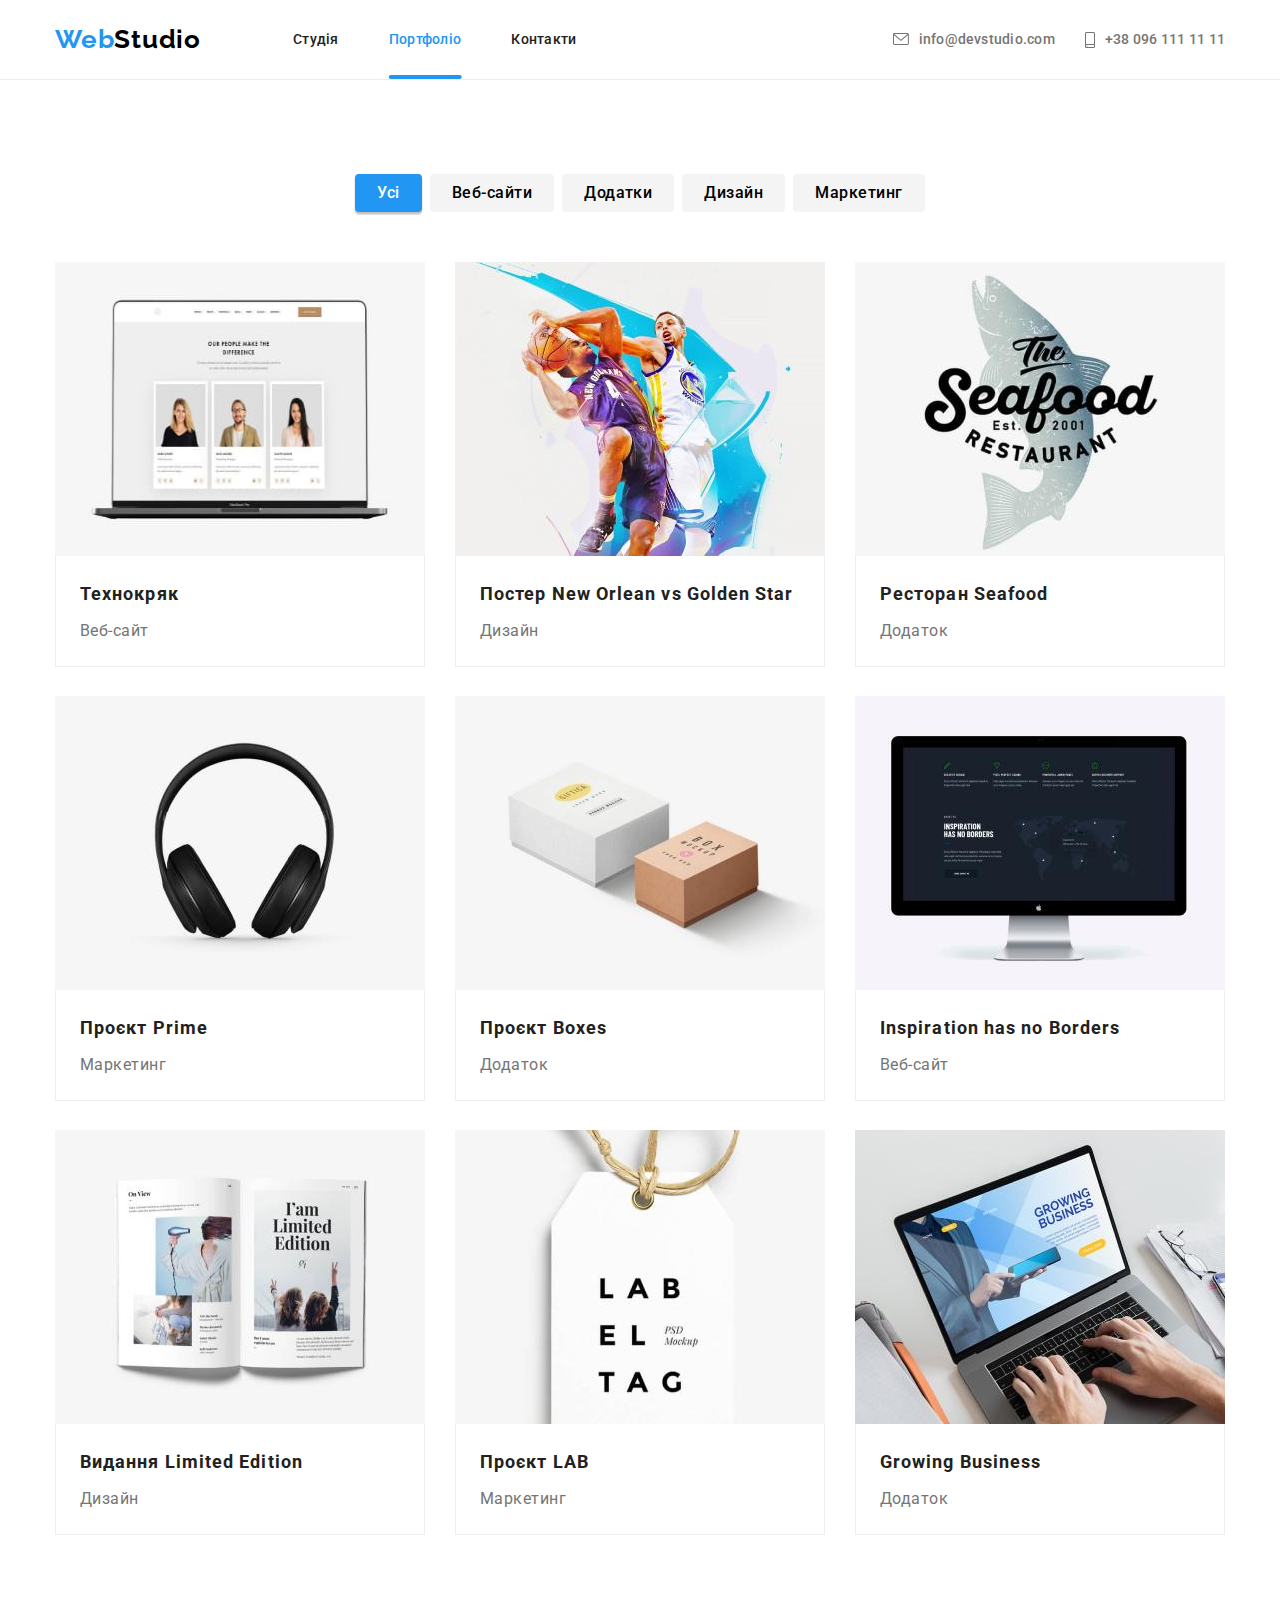
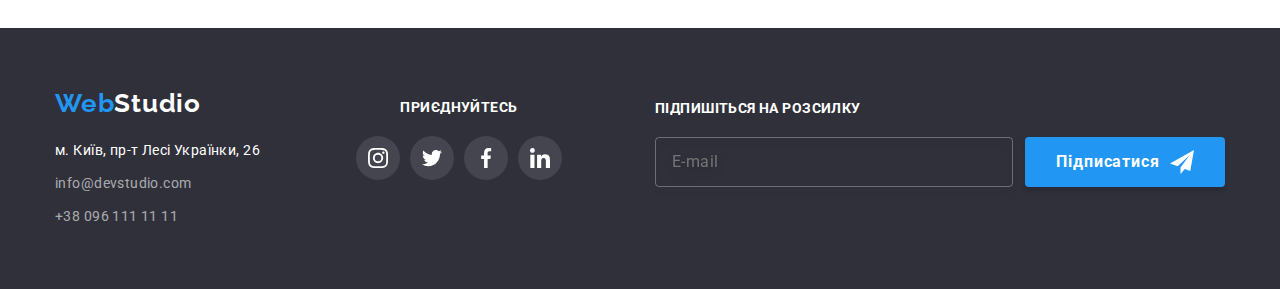
==== commit c1114f0b: "Оптимізує стилі" ====
--- a/portfolio.html
+++ b/portfolio.html
@@ -139,11 +139,20 @@
               <a class="projects-list__link" href="#">
                 <div class="projects-list__container">
                   <img
-                    src="./images/project1.jpg"
+                    srcset="
+                    ./images/project1_480.jpg 450w,
+                    ./images/project1_480_2x.jpg 900w,
+                    ./images/project1_768.jpg 354w,
+                    ./images/project1_768_2x.jpg 708w,
+                    ./images/project1_1200.jpg 370w,
+                    ./images/project1_1200_2x.jpg 740w,
+                    "
+                    src="./images/project1_480.jpg"
                     alt="Веб-сайт Технокряк"
                     width="450"
                     height="294"
                     class="projects-list__image"
+                    sizes="(min-width: 1200px) 30vw, (min-width: 768px) 50vw, (min-width: 480px) 100vw"
                   />
                   <div class="projects-list__overlay">
                     <p class="projects-list__description">
--- a/css/main.min.css
+++ b/css/main.min.css
@@ -1 +1 @@
-/*! modern-normalize v1.1.0 | MIT License | https://github.com/sindresorhus/modern-normalize */*,::before,::after{box-sizing:border-box}html{-moz-tab-size:4;-o-tab-size:4;tab-size:4}html{line-height:1.15;-webkit-text-size-adjust:100%}body{margin:0}body{font-family:system-ui,-apple-system,"Segoe UI",Roboto,Helvetica,Arial,sans-serif,"Apple Color Emoji","Segoe UI Emoji"}hr{height:0;color:inherit}abbr[title]{-webkit-text-decoration:underline dotted;text-decoration:underline dotted}b,strong{font-weight:bolder}code,kbd,samp,pre{font-family:ui-monospace,SFMono-Regular,Consolas,"Liberation Mono",Menlo,monospace;font-size:1em}small{font-size:80%}sub,sup{font-size:75%;line-height:0;position:relative;vertical-align:baseline}sub{bottom:-0.25em}sup{top:-0.5em}table{text-indent:0;border-color:inherit}button,input,optgroup,select,textarea{font-family:inherit;font-size:100%;line-height:1.15;margin:0}button,select{text-transform:none}button,[type=button],[type=reset],[type=submit]{-webkit-appearance:button}::-moz-focus-inner{border-style:none;padding:0}:-moz-focusring{outline:1px dotted ButtonText}:-moz-ui-invalid{box-shadow:none}legend{padding:0}progress{vertical-align:baseline}::-webkit-inner-spin-button,::-webkit-outer-spin-button{height:auto}[type=search]{-webkit-appearance:textfield;outline-offset:-2px}::-webkit-search-decoration{-webkit-appearance:none}::-webkit-file-upload-button{-webkit-appearance:button;font:inherit}summary{display:list-item}ul,li,h1,h2,h3,h4,p{margin:0;padding:0}li{list-style:none}a{text-decoration:none;color:inherit}.logo{font-size:26px;font-family:Raleway;font-weight:700;line-height:1.19;letter-spacing:.03em;color:#2196f3}.logo__text--header{color:#000}.logo__text--footer{color:#fff}.page-header{position:relative;height:100%}.nav{display:flex;justify-content:space-between;align-items:center;height:100%}.company-logo{display:block;background-color:#2196f3;padding:10px;color:#fff}.menu-button{display:inline-flex;padding:0;margin:0;border:none;background-color:rgba(0,0,0,0);cursor:pointer;z-index:2}.menu-button__icon-cross{display:none;transition:fill 250ms ease-in}.menu-button.is-open .menu-button__icon-cross{display:block}.menu-button:hover .menu-button__icon-cross,.menu-button:focus .menu-button__icon-cross{fill:#2196f3}.menu-button__icon-menu{transition:fill 250ms ease-in}.menu-button.is-open .menu-button__icon-menu{display:none}.menu-button:hover .menu-button__icon-menu,.menu-button:focus .menu-button__icon-menu{fill:#2196f3}@media screen and (min-width: 768px){.menu-button{display:none}}.menu-container{display:none;position:absolute;top:0;right:0;background-color:#fff;width:100%;z-index:1;padding:48px 40px}@media screen and (max-width: 479px){.menu-container{padding:40px 15px}}@media screen and (min-width: 480px){.menu-container{height:796px}}.menu-container.is-open{display:block}@media screen and (min-width: 768px){.menu-container{height:100%;position:static;display:flex;margin:0;padding:0;margin-left:87px;justify-content:space-between}.menu-container.is-open{display:flex}}@media screen and (min-width: 1200px){.menu-container{margin-left:92px}}.nav-list{font-weight:500;font-size:40px;line-height:47px;text-align:center;letter-spacing:.02em}.nav-list__item:focus{color:#2196f3;font-size:33px}.nav-list__link{transition:color 250ms ease-in;color:inherit;position:relative}.nav-list__link:hover,.nav-list__link:focus{color:#2196f3}.nav-list__link--active{color:#2196f3}@media screen and (min-width: 768px){.nav-list__link--active::after{content:"";width:100%;height:4px;position:absolute;left:50%;bottom:-32px;border-radius:4px;background-color:#2196f3;transform:translateX(-50%)}}@media screen and (min-width: 768px){.nav-list{display:flex;flex-direction:row;margin:0;padding:0;gap:50px;align-items:center;font-weight:500;font-size:14px;line-height:16px;letter-spacing:.02em}}@media screen and (max-width: 767px){.nav-list--mobile{display:flex;flex-direction:column;align-items:flex-start;gap:32px}}.contacts-list{font-weight:500;font-size:24px;line-height:28px;letter-spacing:.02em;color:rgba(255,255,255,.6)}@media screen and (max-width: 479px){.contacts-list{font-size:20px}}@media screen and (min-width: 768px){.contacts-list{display:flex;height:100%;flex-direction:column-reverse;justify-content:center;gap:10px;font-weight:500;font-size:12px;line-height:1.16;letter-spacing:.02em}}@media screen and (min-width: 1200px){.contacts-list{flex-direction:row-reverse;align-items:center;gap:30px}}@media screen and (max-width: 479px){.contacts-list--mobile{text-align:left;margin-top:40%}}@media screen and (min-width: 480px)and (max-width: 767px){.contacts-list--mobile{display:flex;flex-direction:column;align-items:flex-start;gap:32px;margin-top:302px}}@media screen and (max-width: 767px){.contacts-list--footer{margin-top:20px;font-style:normal;font-weight:400;font-size:14px;line-height:1.71;text-align:center;letter-spacing:.03em}}.contacts-list__item{color:#757575}.contacts-list__item--active{color:#2196f3}@media screen and (min-width: 320px)and (max-width: 767px){.contacts-list__item--accent{line-height:1.17;letter-spacing:.02em;color:#2196f3;font-size:27px;margin-bottom:10px}}@media screen and (min-width: 480px){.contacts-list__item--accent{font-size:34px}}@media screen and (max-width: 767px){.contacts-list__item--footer:not(:last-child){margin-bottom:8px}}@media screen and (min-width: 768px){.contacts-list__item{font-weight:500;font-size:12px;line-height:1.16;letter-spacing:.02em}}.contacts-list__icon{display:none;fill:#757575;transition:fill 250ms ease-in}.contacts-list__link:hover .contacts-list__icon,.contacts-list__link:focus .contacts-list__icon{fill:#2196f3}@media screen and (min-width: 768px){.contacts-list__icon{display:block}}.contacts-list__link{transition:color 250ms ease-in}.contacts-list__link:hover,.contacts-list__link:focus{color:#2196f3}.contacts-list__link--accent{color:#fff}@media screen and (min-width: 768px){.contacts-list__link{display:flex;align-items:center;gap:8px}}@media screen and (min-width: 1200px){.contacts-list__link{gap:10px}}@media screen and (min-width: 1200px){.contacts-list__text{font-size:14px;line-height:1.14}}.hero{display:flex;justify-content:center;align-items:center;flex-direction:column;height:100%}.hero__text{font-weight:900;font-size:26px;line-height:1.61;text-align:center;letter-spacing:.06em;text-transform:uppercase;color:#fff}@media screen and (min-width: 768px){.hero__text{font-size:26px;max-width:360px}}@media screen and (min-width: 1200px){.hero__text{font-size:44px;line-height:1.36;max-width:none;width:696px}}.modal-container{padding:40px;height:100%}@media screen and (max-width: 479px){.modal-container{padding:40px 15px}}.backdrop{display:inline-block;position:fixed;width:100%;height:100%;z-index:101;overflow-y:scroll;background-color:rgba(0,0,0,.1)}.backdrop--hidden{opacity:0;pointer-events:none;visibility:hidden}.modal{display:flex;flex-direction:column;position:absolute;width:450px;height:609px;left:50%;top:50%;opacity:1;background:#fff;box-shadow:0px 1px 3px rgba(0,0,0,.12),0px 1px 1px rgba(0,0,0,.14),0px 2px 1px rgba(0,0,0,.2);border-radius:4px;transform:translate(-50%, -50%) scale(1);transition-property:transform opacity;transition-duration:250ms;transition-timing-function:cubic-bezier(0.4, 0, 0.2, 1)}@media screen and (max-width: 479px){.modal{width:290px;height:520px}}@media screen and (min-width: 1200px){.modal{width:528px;height:581px}}.modal--hidden{opacity:0;transform:translate(-50%, -50%) scale(1.15)}.modal__header{font-weight:700;font-size:20px;line-height:1.5;text-align:center;letter-spacing:.03em;color:#212121}@media screen and (max-width: 479px){.modal__header{font-size:16px}}@media screen and (min-width: 1200px){.modal__header{line-height:1.15}}.modal-list{margin-top:30px;text-align:center}.modal-list__item{position:relative;margin-top:28px}.modal-list__item--policy{margin-top:20px}.modal-list__placeholder{position:absolute;top:-18px;left:0;font-weight:400;font-size:12px;line-height:1.16;letter-spacing:.01em;color:#757575}.modal-list__placeholder--checkbox{position:static;display:flex;width:16px;height:15px;border:2px solid #212121;border-radius:4px;transition-property:background-color border-color;transition-duration:250ms;transition-timing-function:cubic-bezier(0.4, 0, 0.2, 1)}@media screen and (max-width: 479px){.modal-list__placeholder--checkbox{position:absolute;top:25%;transform:translateY(-50%)}}.modal-list__input--checkbox:checked~.modal-list__placeholder--checkbox{background-color:#2196f3;border-color:#2196f3;background-origin:border-box}.modal-list__icon{position:absolute;top:50%;left:0;margin-left:12px;transform:translateY(-50%);transition-property:fill;transition-duration:250ms;transition-timing-function:cubic-bezier(0.4, 0, 0.2, 1)}.modal-list__input:hover~.modal-list__icon,.modal-list__input:focus~.modal-list__icon{fill:#2196f3}.modal-list__icon--checked{margin:0;position:absolute;top:50%;left:0;fill:none;opacity:0;transform:translateY(-50%);transition-property:opacity;transition-duration:250ms;transition-timing-function:cubic-bezier(0.4, 0, 0.2, 1)}@media screen and (max-width: 479px){.modal-list__icon--checked{top:25%}}@media screen and (min-width: 1200px){.modal-list__icon--checked{left:20px}}.modal-list__input--checkbox:checked~.modal-list__icon--checked{fill:#fff;opacity:1}.modal-list__input{width:448px;height:40px;padding-left:42px;border:1px solid rgba(33,33,33,.2);border-radius:4px;transition-property:border-color;transition-duration:250ms;transition-timing-function:cubic-bezier(0.4, 0, 0.2, 1)}@media screen and (max-width: 479px){.modal-list__input{height:30px}}.modal-list__input:hover,.modal-list__input:focus{border-color:#2196f3;outline:none}.modal-list__input--textarea{height:120px;resize:none;padding:12px 16px}@media screen and (max-width: 479px){.modal-list__input--textarea{height:80px}}.modal-list__input--textarea::-moz-placeholder{font-weight:400;font-size:12px;line-height:14px;letter-spacing:.01em;color:rgba(117,117,117,.5)}.modal-list__input--textarea:-ms-input-placeholder{font-weight:400;font-size:12px;line-height:14px;letter-spacing:.01em;color:rgba(117,117,117,.5)}.modal-list__input--textarea::placeholder{font-weight:400;font-size:12px;line-height:14px;letter-spacing:.01em;color:rgba(117,117,117,.5)}.modal-list__input--checkbox{position:absolute;width:1px;height:1px;overflow:hidden;clip:rect(0 0 0 0)}.modal-list__text{margin-left:8px;font-weight:400;font-size:12px;line-height:1.17;letter-spacing:.03em;color:#757575}@media screen and (max-width: 479px){.modal-list__text{margin-left:20px}}@media screen and (min-width: 1200px){.modal-list__text{font-size:14px;line-height:1.71}}.modal-list__link{text-decoration:underline;text-underline-offset:3px;color:#2196f3}.modal-list__label{position:relative;display:flex}.modal-list__label--policy{display:flex;align-items:center}@media screen and (min-width: 1200px){.modal-list__label--policy{justify-content:center}}.button--modal-btn{width:200px;height:50px;font-weight:700;font-size:16px;line-height:1.88;letter-spacing:.06em;color:#fff;text-align:center;cursor:pointer;border:none;background:#2196f3;box-shadow:0px 4px 4px rgba(0,0,0,.15);border-radius:4px;transition-property:background-color;transition-duration:250ms;transition-timing-function:cubic-bezier(0.4, 0, 0.2, 1)}.button--modal-btn:hover,.button--modal-btn:focus{background-color:#188ce8}.modal-close{display:flex;justify-content:center;align-items:center;position:absolute;top:0;right:0;margin-right:8px;margin-top:8px;width:30px;height:30px;cursor:pointer;border-radius:50%;border:1px solid rgba(0,0,0,.1)}.modal-close__icon{fill:#212121;transition-property:fill;transition-duration:250ms;transition-timing-function:cubic-bezier(0.4, 0, 0.2, 1)}.modal-close:hover .modal-close__icon{fill:#2196f3}.features{display:flex;flex-wrap:wrap;gap:30px}@media screen and (min-width: 768px){.features{display:flex;flex-wrap:wrap;flex-direction:row;gap:30px}}@media screen and (max-width: 767px){.features__item{width:100%}}@media screen and (min-width: 768px){.features__item{width:354px}}@media screen and (min-width: 1200px){.features__item{width:270px}}.features__icon-container{display:flex;justify-content:center;align-items:center;height:120px;border-radius:4px;background-color:#f5f4f4}.features__label{margin-top:30px;font-size:14px;line-height:1.14;letter-spacing:.03em;text-align:center}@media screen and (min-width: 1200px){.features__label{text-align:left}}.features__text{margin-top:10px;color:#757575;line-height:1.71;letter-spacing:.03em}.job{display:flex;margin-top:50px}.job__item{margin-right:30px;position:relative}.job__item:last-child{margin-right:0}.job__image,.job__link{display:block}.job__label-container{display:flex;justify-content:center;align-items:center;position:absolute;width:100%;height:70px;left:0;bottom:0;background:rgba(47,48,58,.8)}.job__label{font-weight:700;font-size:14px;line-height:1.14;text-align:center;letter-spacing:.03em;text-transform:uppercase;color:#fff}.section--team{background-color:#f5f4f4}.team-list{margin-top:30px;display:flex;flex-wrap:wrap;gap:30px}.team-list__item{display:flex;flex-direction:column;align-items:center;width:100%;padding-bottom:24px;text-align:center;background-color:#fff;box-shadow:0px 1px 3px rgba(0,0,0,.12),0px 1px 1px rgba(0,0,0,.14),0px 2px 1px rgba(0,0,0,.2);border-radius:0px 0px 4px 4px}.team-list__item:last-child{margin-right:0}@media screen and (min-width: 768px){.team-list__item{width:354px}}@media screen and (min-width: 1200px){.team-list__item{width:270px}}.team-list__image{display:block}@media screen and (max-width: 479px){.team-list__image{width:100%;height:100%}}@media screen and (min-width: 480px){.team-list__image{width:450px;height:460px}}@media screen and (min-width: 768px){.team-list__image{width:354px;height:374px}}@media screen and (min-width: 1200px){.team-list__image{width:270px;height:260px}}.team-list__meta{padding:30px 5px 0 5px}.team-list__name{font-weight:500;font-size:16px;line-height:1.19;letter-spacing:.03em;color:#212121}.team-list__position{margin-top:10px;font-size:16px;line-height:1.19;letter-spacing:.03em;color:#757575}.socials-text{display:none;margin-top:64px;margin-left:40px;font-weight:500;font-size:18px;line-height:1.22;letter-spacing:.02em;color:#2196f3}@media screen and (max-width: 479px){.socials-text{flex-wrap:wrap;font-size:13px}}@media screen and (max-width: 568px){.socials-text{margin-left:0px}}@media screen and (max-width: 767px){.socials-text{display:flex;gap:10px}}.socials-text__item{display:block;height:22px;padding-right:10px}.socials-text__item:not(:last-child){border-right:1px solid rgba(33,33,33,.2)}.socials-text__link{text-decoration:underline;-webkit-text-decoration-color:rgba(0,0,0,0);text-decoration-color:rgba(0,0,0,0);text-underline-offset:7px;transition:-webkit-text-decoration-color 250ms ease-in;transition:text-decoration-color 250ms ease-in;transition:text-decoration-color 250ms ease-in, -webkit-text-decoration-color 250ms ease-in}.socials-text__link:hover,.socials-text__link:focus{-webkit-text-decoration-color:#2196f3;text-decoration-color:#2196f3}.socials-list{display:flex;justify-content:space-between;width:206px}.socials-list--team{margin-top:16px}.socials-list--footer{display:flex;width:206px;padding:0;margin-top:20px}.socials-list__link{display:flex;height:44px;width:44px;justify-content:center;align-items:center;border-radius:50%;border:none;transition-property:background-color;transition-duration:250ms;transition-timing-function:cubic-bezier(0.4, 0, 0.2, 1)}.socials-list__link:hover{background-color:#2196f3}.socials-list__link:focus{background-color:#2196f3;outline:none}.socials-list__link--footer{background-color:rgba(255,255,255,.1)}.socials-list__icon{fill:#afb1b8;transition-property:fill;transition-duration:250ms;transition-timing-function:cubic-bezier(0.4, 0, 0.2, 1)}.socials-list__link:hover .socials-list__icon{fill:#fff}.socials-list__link:focus .socials-list__icon{fill:#fff}.socials-list__icon--footer{fill:#fff}.social-block{text-align:center}@media screen and (max-width: 767px){.social-block{margin-top:60px}}@media screen and (min-width: 768px){.social-block{margin-top:5px}}@media screen and (min-width: 1200px){.social-block{margin-left:70px;margin-top:12px}}.social-block__header{text-transform:uppercase;font-size:14px;font-weight:700;line-height:1.14;letter-spacing:.03em;color:#fff}.clients-list{margin-top:30px}@media screen and (max-width: 479px){.clients-list{display:inline-block;margin-bottom:-30px}}@media screen and (min-width: 480px){.clients-list{display:flex;flex-wrap:wrap;gap:30px}}@media screen and (min-width: 1200px){.clients-list{margin-top:50px}}.clients-list__link{display:flex;width:210px;height:92px;justify-content:center;align-items:center;border-radius:4px;border:1px solid #afb1b8;transition-property:border-color;transition-duration:250ms;transition-timing-function:cubic-bezier(0.4, 0, 0.2, 1)}@media screen and (min-width: 768px){.clients-list__link{width:226px}}@media screen and (min-width: 1200px){.clients-list__link{width:170px}}.clients-list__link:hover{border-color:#2196f3}.clients-list__link:focus{border-color:#2196f3;outline:none}@media screen and (max-width: 479px){.clients-list__item{margin-bottom:30px}}.clients-list__icon{fill:#afb1b8;transition-property:fill;transition-duration:250ms;transition-timing-function:cubic-bezier(0.4, 0, 0.2, 1)}.clients-list__link:hover .clients-list__icon{fill:#2196f3}.clients-list__link:focus .clients-list__icon{fill:#2196f3}.footer{display:flex}@media screen and (max-width: 767px){.footer{flex-direction:column;align-items:center}}@media screen and (min-width: 768px)and (max-width: 1199px){.footer{flex-direction:row;align-items:flex-start;flex-wrap:wrap;justify-content:center;-moz-column-gap:165px;column-gap:165px;row-gap:60px}}.footer-address{text-align:center;width:231px}@media screen and (min-width: 1200px){.footer-address{text-align:left}}.footer-contacts{display:flex;gap:8px;flex-direction:column;margin-top:20px;font-style:normal;font-weight:400;font-size:14px;line-height:1.71;text-align:center;letter-spacing:.03em}@media screen and (min-width: 1200px){.footer-contacts{gap:9px;text-align:left;width:231px}}.footer-contacts__item{color:rgba(255,255,255,.6)}.footer-contacts__item--active{color:#2196f3}.footer-contacts__icon{display:none;fill:#757575;transition:fill 250ms ease-in}.contacts-list__link:hover .footer-contacts__icon,.contacts-list__link:focus .footer-contacts__icon{fill:#2196f3}.footer-contacts__link{transition:color 250ms ease-in}.footer-contacts__link:hover,.footer-contacts__link:focus{color:#2196f3}.footer-contacts__link--accent{color:#fff}.button{width:200px;padding:10px 0;font-weight:700;font-size:16px;line-height:1.88;letter-spacing:.06em;color:#fff;cursor:pointer;border:none;box-shadow:0px 4px 4px rgba(0,0,0,.15);border-radius:4px;background-color:#2196f3;transition-property:background-color;transition-duration:250ms;transition-timing-function:cubic-bezier(0.4, 0, 0.2, 1)}.button:hover,.button:focus{background-color:#188ce8}.button__icon--footer{margin-left:10px;fill:#fff}.button--subscription{display:flex;justify-content:center;align-items:center}@media screen and (max-width: 1199px){.button--subscription{margin-top:20px}}@media screen and (min-width: 1200px){.button--subscription{margin-left:12px}}.button--hero{width:216px;margin-top:30px}.subscription-block{margin-top:60px;width:100%;text-align:center}@media screen and (min-width: 1200px){.subscription-block{margin-top:12px;text-align:left;margin-left:93px}}.subscription-block__header{text-transform:uppercase;font-size:14px;font-weight:700;line-height:1.14;letter-spacing:.03em;color:#fff}.subscription-form{display:flex;margin-top:20px;flex-direction:column;align-items:center}@media screen and (min-width: 1200px){.subscription-form{flex-direction:row}}.subscription-form__input{width:100%;max-width:480px;height:50px;padding-left:16px;font-weight:400;font-size:16px;line-height:1.25;letter-spacing:.03em;color:rgba(255,255,255,.6);border:1px solid rgba(255,255,255,.3);filter:drop-shadow(0px 4px 4px rgba(0, 0, 0, 0.15));border-radius:4px;background-color:rgba(0,0,0,0);transition-property:border-color;transition-duration:250ms;transition-timing-function:cubic-bezier(0.4, 0, 0.2, 1)}.subscription-form__input:hover,.subscription-form__input:focus{border-color:#2196f3}@media screen and (min-width: 1200px){.subscription-form__input{width:358px}}.filter-list{display:flex;flex-wrap:wrap;row-gap:15px;-moz-column-gap:8px;column-gap:8px}@media screen and (min-width: 768px){.filter-list{justify-content:center}}@media screen and (min-width: 1200px){.filter-list{gap:8px}}.filter-list__btn{padding:6px 22px;font-family:Roboto;font-weight:500;font-size:16px;line-height:1.62;text-align:center;letter-spacing:.03em;border:none;border-radius:4px;background-color:#f5f4f4;transition-property:background-color box-shadow color;transition-duration:250ms;transition-timing-function:cubic-bezier(0.4, 0, 0.2, 1)}.filter-list__btn--active{color:#fff;background-color:#2196f3;box-shadow:0px 3px 1px rgba(0,0,0,.1),0px 1px 2px rgba(0,0,0,.08),0px 2px 2px rgba(0,0,0,.12)}.filter-list__btn:hover,.filter-list__btn:focus{color:#fff;cursor:pointer;background-color:#2196f3;box-shadow:0px 3px 1px rgba(0,0,0,.1),0px 1px 2px rgba(0,0,0,.08),0px 2px 2px rgba(0,0,0,.12);outline:none}.projects-list{margin-top:40px}@media screen and (max-width: 479px){.projects-list{margin-bottom:-30px}}@media screen and (min-width: 480px){.projects-list{display:flex;flex-wrap:wrap;gap:30px}}@media screen and (min-width: 768px){.projects-list{display:flex;flex-wrap:wrap;gap:30px;margin-top:14px}}@media screen and (min-width: 1200px){.projects-list{margin-top:50px}}.projects-list__container{position:relative;overflow:hidden}.projects-list__item{width:100%;transition-property:box-shadow;transition-duration:250ms;transition-timing-function:cubic-bezier(0.4, 0, 0.2, 1)}@media screen and (max-width: 479px){.projects-list__item{margin-bottom:30px}}@media screen and (min-width: 768px){.projects-list__item{width:354px;height:440px}}@media screen and (min-width: 1200px){.projects-list__item{width:370px;height:404px}.projects-list__item:nth-child(3n+3){margin-right:0px}.projects-list__item:nth-last-child(-n+3){margin-bottom:0px}}.projects-list__item:hover{box-shadow:0px 1px 1px rgba(0,0,0,.12),0px 4px 4px rgba(0,0,0,.06),1px 4px 6px rgba(0,0,0,.16)}.projects-list__link .projects-list__image{display:block}.projects-list__image{display:block}@media screen and (max-width: 479px){.projects-list__image{width:100%;height:100%}}@media screen and (min-width: 768px){.projects-list__image{width:354px;height:294px}}@media screen and (min-width: 1200px){.projects-list__image{width:370px;height:294px}}.projects-list__description{font-weight:400;font-size:18px;line-height:1.56;letter-spacing:.03em;color:#fff}@media screen and (max-width: 479px){.projects-list__description{font-size:14px}}.projects-list__overlay{display:flex;justify-content:center;align-items:center;padding:0 24px;position:absolute;width:100%;height:100%;top:0;left:0;background:rgba(33,150,243,.9);transform:translateY(100%);transition-property:transform;transition-duration:250ms;transition-timing-function:cubic-bezier(0.4, 0, 0.2, 1)}.projects-list__item:hover .projects-list__overlay{transform:translateY(0)}@media screen and (min-width: 768px){.projects-list__overlay{width:100%;height:100%}}@media screen and (min-width: 1200px){.projects-list__overlay{width:100%;height:100%}}.projects-list__meta{border:1px solid #eee;border-top:none;padding:20px 24px;overflow:hidden}@media screen and (min-width: 768px){.projects-list__meta{min-height:146px}}@media screen and (min-width: 1200px){.projects-list__meta{min-height:110px}}.projects-list__name{font-weight:700;font-size:18px;line-height:2;letter-spacing:.06em;color:#212121}.projects-list__category{margin-top:4px;font-size:16px;line-height:1.88;letter-spacing:.03em;color:#757575}body{margin:0 auto;font-family:Roboto,sans-serif;font-size:14px;color:#212121}body.modal-open{overflow:hidden}.container{padding:0 15px;margin:0 auto;height:100%}@media screen and (min-width: 480px){.container{width:480px}}@media screen and (min-width: 768px){.container{width:768px}}@media screen and (min-width: 1200px){.container{width:1200px}}.section{padding:60px 0}@media screen and (min-width: 1200px){.section{padding:94px 0}}.section--header{height:60px}@media screen and (min-width: 768px){.section--header{height:80px}}.section--header--portfolio{border-bottom:1px solid #ececec}.section--header--page{border-bottom:1px solid rgba(0,0,0,0)}.section--footer{background-color:#2f303a}.section--hero{height:400px;background-color:#2f303a;background-image:linear-gradient(to right, rgba(47, 48, 58, 0.4), rgba(47, 48, 58, 0.4)),url(../images/hero_bg_480.jpg);background-repeat:no-repeat;background-position:center;background-size:480px 400px}.section--job{display:none;padding-top:0}@media screen and (min-width: 1200px){.section--job{display:block}}@media screen and (max-width: 479px){.section--clients{text-align:center}}.section--resets{padding:0}.section-header{font-weight:700;font-size:28px;line-height:1.17;text-align:center;letter-spacing:.03em}@media screen and (min-width: 768px){.section-header{font-size:36px}}@media screen and (min-width: 1200px){.section-header{font-size:36px;line-height:1.17}}@media(min-device-pixel-ratio: 2),(-webkit-min-device-pixel-ratio: 2),(min-resolution: 192dpi),(min-resolution: 2dppx){.section--hero{background-image:linear-gradient(to right, rgba(47, 48, 58, 0.4), rgba(47, 48, 58, 0.4)),url(../images/hero_bg_480_2x.jpg);background-size:cover}}@media(min-device-pixel-ratio: 3),(-webkit-min-device-pixel-ratio: 3),(min-resolution: 288dpi),(min-resolution: 3dppx){.section--hero{background-image:linear-gradient(to right, rgba(47, 48, 58, 0.4), rgba(47, 48, 58, 0.4)),url(../images/hero_bg_480_3x.jpg);background-size:cover}}@media screen and (min-width: 481px)and (min-device-pixel-ratio: 1),screen and (min-width: 481px)and (-webkit-min-device-pixel-ratio: 1),screen and (min-width: 481px)and (min-resolution: 96dpi),screen and (min-width: 481px)and (min-resolution: 1dppx){.section--hero{background-image:linear-gradient(to right, rgba(47, 48, 58, 0.4), rgba(47, 48, 58, 0.4)),url(../images/hero_bg_768.jpg);background-size:cover}}@media screen and (min-width: 481px)and (min-device-pixel-ratio: 2),screen and (min-width: 481px)and (-webkit-min-device-pixel-ratio: 2),screen and (min-width: 481px)and (min-resolution: 192dpi),screen and (min-width: 481px)and (min-resolution: 2dppx){.section--hero{background-image:linear-gradient(to right, rgba(47, 48, 58, 0.4), rgba(47, 48, 58, 0.4)),url(../images/hero_bg_768_2x.jpg);background-size:cover}}@media screen and (min-width: 481px)and (min-device-pixel-ratio: 3),screen and (min-width: 481px)and (-webkit-min-device-pixel-ratio: 3),screen and (min-width: 481px)and (min-resolution: 288dpi),screen and (min-width: 481px)and (min-resolution: 3dppx){.section--hero{background-image:linear-gradient(to right, rgba(47, 48, 58, 0.4), rgba(47, 48, 58, 0.4)),url(../images/hero_bg_768_3x.jpg);background-size:cover}}@media screen and (min-width: 1200px)and (min-device-pixel-ratio: 1),screen and (min-width: 1200px)and (-webkit-min-device-pixel-ratio: 1),screen and (min-width: 1200px)and (min-resolution: 96dpi),screen and (min-width: 1200px)and (min-resolution: 1dppx){.section--hero{height:600px;background-image:linear-gradient(to right, rgba(47, 48, 58, 0.4), rgba(47, 48, 58, 0.4)),url(../images/hero_bg_1600.jpg);background-size:cover}}@media screen and (min-width: 1200px)and (min-device-pixel-ratio: 2),screen and (min-width: 1200px)and (-webkit-min-device-pixel-ratio: 2),screen and (min-width: 1200px)and (min-resolution: 192dpi),screen and (min-width: 1200px)and (min-resolution: 2dppx){.section--hero{height:600px;background-image:linear-gradient(to right, rgba(47, 48, 58, 0.4), rgba(47, 48, 58, 0.4)),url(../images/hero_bg_1600_2x.jpg);background-size:cover}}@media screen and (min-width: 1200px)and (min-device-pixel-ratio: 3),screen and (min-width: 1200px)and (-webkit-min-device-pixel-ratio: 3),screen and (min-width: 1200px)and (min-resolution: 288dpi),screen and (min-width: 1200px)and (min-resolution: 3dppx){.section--hero{height:600px;background-image:linear-gradient(to right, rgba(47, 48, 58, 0.4), rgba(47, 48, 58, 0.4)),url(../images/hero_bg_1600_3x.jpg);background-size:cover}}/*# sourceMappingURL=main.min.css.map */+/*! modern-normalize v1.1.0 | MIT License | https://github.com/sindresorhus/modern-normalize */*,::before,::after{box-sizing:border-box}html{-moz-tab-size:4;-o-tab-size:4;tab-size:4}html{line-height:1.15;-webkit-text-size-adjust:100%}body{margin:0}body{font-family:system-ui,-apple-system,"Segoe UI",Roboto,Helvetica,Arial,sans-serif,"Apple Color Emoji","Segoe UI Emoji"}hr{height:0;color:inherit}abbr[title]{-webkit-text-decoration:underline dotted;text-decoration:underline dotted}b,strong{font-weight:bolder}code,kbd,samp,pre{font-family:ui-monospace,SFMono-Regular,Consolas,"Liberation Mono",Menlo,monospace;font-size:1em}small{font-size:80%}sub,sup{font-size:75%;line-height:0;position:relative;vertical-align:baseline}sub{bottom:-0.25em}sup{top:-0.5em}table{text-indent:0;border-color:inherit}button,input,optgroup,select,textarea{font-family:inherit;font-size:100%;line-height:1.15;margin:0}button,select{text-transform:none}button,[type=button],[type=reset],[type=submit]{-webkit-appearance:button}::-moz-focus-inner{border-style:none;padding:0}:-moz-focusring{outline:1px dotted ButtonText}:-moz-ui-invalid{box-shadow:none}legend{padding:0}progress{vertical-align:baseline}::-webkit-inner-spin-button,::-webkit-outer-spin-button{height:auto}[type=search]{-webkit-appearance:textfield;outline-offset:-2px}::-webkit-search-decoration{-webkit-appearance:none}::-webkit-file-upload-button{-webkit-appearance:button;font:inherit}summary{display:list-item}ul,li,h1,h2,h3,h4,p{margin:0;padding:0}li{list-style:none}a{text-decoration:none;color:inherit}.logo{font-size:26px;font-family:Raleway;font-weight:700;line-height:1.19;letter-spacing:.03em;color:#2196f3}.logo__text--header{color:#000}.logo__text--footer{color:#fff}.page-header{position:relative;height:100%}.nav{display:flex;justify-content:space-between;align-items:center;height:100%}.company-logo{display:block;background-color:#2196f3;padding:10px;color:#fff}.menu-button{display:flex;padding:0;margin:0;border:none;background-color:rgba(0,0,0,0);cursor:pointer;z-index:2}.menu-button__icon-cross{display:none;transition-property:fill;transition-duration:250ms;transition-timing-function:cubic-bezier(0.4, 0, 0.2, 1)}.menu-button.is-open .menu-button__icon-cross{display:block}.menu-button:hover .menu-button__icon-cross,.menu-button:focus .menu-button__icon-cross{fill:#2196f3}.menu-button__icon-menu{transition-property:fill;transition-duration:250ms;transition-timing-function:cubic-bezier(0.4, 0, 0.2, 1)}.menu-button.is-open .menu-button__icon-menu{display:none}.menu-button:hover .menu-button__icon-menu,.menu-button:focus .menu-button__icon-menu{fill:#2196f3}@media screen and (min-width: 768px){.menu-button{display:none}}.menu-container{display:none;position:absolute;top:0;right:0;background-color:#fff;width:100%;z-index:1;padding:48px 40px}@media screen and (max-width: 479px){.menu-container{padding:40px 15px}}@media screen and (min-width: 480px){.menu-container{height:796px}}.menu-container.is-open{display:block}@media screen and (min-width: 768px){.menu-container{height:100%;position:static;display:flex;padding:0;margin-left:87px;justify-content:space-between}.menu-container.is-open{display:flex}}@media screen and (min-width: 1200px){.menu-container{margin-left:92px}}.nav-list{font-weight:500;font-size:40px;line-height:1.17;text-align:center;letter-spacing:.02em}@media screen and (min-width: 768px){.nav-list{display:flex;flex-direction:row;margin:0;padding:0;gap:50px;align-items:center;font-size:14px;line-height:1.14}}@media screen and (max-width: 767px){.nav-list--mobile{display:flex;flex-direction:column;align-items:flex-start;gap:32px}}.nav-list__item:focus{color:#2196f3;font-size:33px}.nav-list__link{transition-property:color;transition-duration:250ms;transition-timing-function:cubic-bezier(0.4, 0, 0.2, 1);color:inherit;position:relative}.nav-list__link:hover,.nav-list__link:focus{color:#2196f3}.nav-list__link--active{color:#2196f3}@media screen and (min-width: 768px){.nav-list__link--active::after{content:"";width:100%;height:4px;position:absolute;left:50%;bottom:-32px;border-radius:4px;background-color:#2196f3;transform:translateX(-50%)}}.contacts-list{font-weight:500;font-size:24px;line-height:1.17;letter-spacing:.02em;color:rgba(255,255,255,.6)}@media screen and (max-width: 479px){.contacts-list{font-size:20px}}@media screen and (min-width: 768px){.contacts-list{display:flex;flex-direction:column-reverse;justify-content:center;gap:10px;font-size:12px}}@media screen and (min-width: 1200px){.contacts-list{flex-direction:row-reverse;align-items:center;gap:30px}}@media screen and (max-width: 479px){.contacts-list--mobile{text-align:left;margin-top:40%}}@media screen and (min-width: 480px)and (max-width: 767px){.contacts-list--mobile{display:flex;flex-direction:column;align-items:flex-start;gap:32px;margin-top:302px}}.contacts-list__item{color:#757575}.contacts-list__item--active{color:#2196f3}.contacts-list__item--accent{line-height:1.17;letter-spacing:.02em}@media screen and (max-width: 479px){.contacts-list__item--accent{margin-bottom:32px}}@media screen and (max-width: 767px){.contacts-list__item--accent{color:#2196f3;font-size:27px}}@media screen and (min-width: 480px)and (max-width: 767px){.contacts-list__item--accent{font-size:34px}}.contacts-list__icon{display:none;fill:#757575;transition-property:fill;transition-duration:250ms;transition-timing-function:cubic-bezier(0.4, 0, 0.2, 1)}.contacts-list__link:hover .contacts-list__icon,.contacts-list__link:focus .contacts-list__icon{fill:#2196f3}@media screen and (min-width: 768px){.contacts-list__icon{display:block}}.contacts-list__link{transition:color 250ms ease-in}.contacts-list__link:hover,.contacts-list__link:focus{color:#2196f3}.contacts-list__link--accent{color:#fff}@media screen and (min-width: 768px){.contacts-list__link{display:flex;align-items:center;gap:8px}}@media screen and (min-width: 1200px){.contacts-list__link{gap:10px}}@media screen and (min-width: 1200px){.contacts-list__text{font-size:14px;line-height:1.14}}.hero{display:flex;justify-content:center;align-items:center;flex-direction:column;height:100%}.hero__text{font-weight:900;font-size:26px;line-height:1.61;text-align:center;letter-spacing:.06em;text-transform:uppercase;color:#fff}@media screen and (min-width: 768px){.hero__text{font-size:26px;width:360px}}@media screen and (min-width: 1200px){.hero__text{font-size:44px;line-height:1.36;width:696px}}.modal-container{padding:40px;height:100%}@media screen and (max-width: 479px){.modal-container{padding:40px 15px}}.backdrop{display:inline-block;position:fixed;width:100%;height:100%;z-index:101;overflow-y:scroll;background-color:rgba(0,0,0,.1)}.backdrop--hidden{opacity:0;pointer-events:none;visibility:hidden}.modal{display:flex;flex-direction:column;position:absolute;width:450px;height:609px;left:50%;top:50%;opacity:1;background:#fff;box-shadow:0px 1px 3px rgba(0,0,0,.12),0px 1px 1px rgba(0,0,0,.14),0px 2px 1px rgba(0,0,0,.2);border-radius:4px;transform:translate(-50%, -50%) scale(1);transition-property:transform opacity;transition-duration:250ms;transition-timing-function:cubic-bezier(0.4, 0, 0.2, 1)}@media screen and (max-width: 479px){.modal{width:290px;height:520px}}@media screen and (min-width: 1200px){.modal{width:528px;height:581px}}.modal--hidden{opacity:0;transform:translate(-50%, -50%) scale(1.15)}.modal__header{font-weight:700;font-size:20px;line-height:1.5;text-align:center;letter-spacing:.03em;color:#212121}@media screen and (max-width: 479px){.modal__header{font-size:16px}}@media screen and (min-width: 1200px){.modal__header{line-height:1.15}}.modal-list{margin-top:30px;text-align:center}.modal-list__item{position:relative;margin-top:28px}.modal-list__item--policy{margin-top:20px}.modal-list__placeholder{position:absolute;top:-18px;left:0;font-weight:400;font-size:12px;line-height:1.16;letter-spacing:.01em;color:#757575}.modal-list__placeholder--checkbox{position:static;display:flex;width:16px;height:15px;border:2px solid #212121;border-radius:4px;transition-property:background-color border-color;transition-duration:250ms;transition-timing-function:cubic-bezier(0.4, 0, 0.2, 1)}@media screen and (max-width: 479px){.modal-list__placeholder--checkbox{position:absolute;top:25%;transform:translateY(-50%)}}.modal-list__input--checkbox:checked~.modal-list__placeholder--checkbox{background-color:#2196f3;border-color:#2196f3;background-origin:border-box}.modal-list__icon{position:absolute;top:50%;left:0;margin-left:12px;transform:translateY(-50%);transition-property:fill;transition-duration:250ms;transition-timing-function:cubic-bezier(0.4, 0, 0.2, 1)}.modal-list__input:hover~.modal-list__icon,.modal-list__input:focus~.modal-list__icon{fill:#2196f3}.modal-list__icon--checked{margin:0;position:absolute;top:50%;left:0;fill:none;opacity:0;transform:translateY(-50%);transition-property:opacity;transition-duration:250ms;transition-timing-function:cubic-bezier(0.4, 0, 0.2, 1)}@media screen and (max-width: 479px){.modal-list__icon--checked{top:25%}}@media screen and (min-width: 1200px){.modal-list__icon--checked{left:20px}}.modal-list__input--checkbox:checked~.modal-list__icon--checked{fill:#fff;opacity:1}.modal-list__input{width:448px;height:40px;padding-left:42px;border:1px solid rgba(33,33,33,.2);border-radius:4px;transition-property:border-color;transition-duration:250ms;transition-timing-function:cubic-bezier(0.4, 0, 0.2, 1)}@media screen and (max-width: 479px){.modal-list__input{height:30px}}.modal-list__input:hover,.modal-list__input:focus{border-color:#2196f3;outline:none}.modal-list__input--textarea{height:120px;resize:none;padding:12px 16px}@media screen and (max-width: 479px){.modal-list__input--textarea{height:80px}}.modal-list__input--textarea::-moz-placeholder{font-weight:400;font-size:12px;line-height:14px;letter-spacing:.01em;color:rgba(117,117,117,.5)}.modal-list__input--textarea:-ms-input-placeholder{font-weight:400;font-size:12px;line-height:14px;letter-spacing:.01em;color:rgba(117,117,117,.5)}.modal-list__input--textarea::placeholder{font-weight:400;font-size:12px;line-height:14px;letter-spacing:.01em;color:rgba(117,117,117,.5)}.modal-list__input--checkbox{position:absolute;width:1px;height:1px;overflow:hidden;clip:rect(0 0 0 0)}.modal-list__text{margin-left:8px;font-weight:400;font-size:12px;line-height:1.17;letter-spacing:.03em;color:#757575}@media screen and (max-width: 479px){.modal-list__text{margin-left:20px}}@media screen and (min-width: 1200px){.modal-list__text{font-size:14px;line-height:1.71}}.modal-list__link{text-decoration:underline;text-underline-offset:3px;color:#2196f3}.modal-list__label{position:relative;display:flex}.modal-list__label--policy{display:flex;align-items:center}@media screen and (min-width: 1200px){.modal-list__label--policy{justify-content:center}}.button--modal-btn{width:200px;height:50px;font-weight:700;font-size:16px;line-height:1.88;letter-spacing:.06em;color:#fff;text-align:center;cursor:pointer;border:none;background:#2196f3;box-shadow:0px 4px 4px rgba(0,0,0,.15);border-radius:4px;transition-property:background-color;transition-duration:250ms;transition-timing-function:cubic-bezier(0.4, 0, 0.2, 1)}.button--modal-btn:hover,.button--modal-btn:focus{background-color:#188ce8}.modal-close{display:flex;justify-content:center;align-items:center;position:absolute;top:0;right:0;margin-right:8px;margin-top:8px;width:30px;height:30px;cursor:pointer;border-radius:50%;border:1px solid rgba(0,0,0,.1)}.modal-close__icon{fill:#212121;transition-property:fill;transition-duration:250ms;transition-timing-function:cubic-bezier(0.4, 0, 0.2, 1)}.modal-close:hover .modal-close__icon{fill:#2196f3}.features{display:flex;flex-wrap:wrap;gap:30px}@media screen and (min-width: 768px){.features{display:flex;flex-wrap:wrap;flex-direction:row;gap:30px}}@media screen and (max-width: 767px){.features__item{width:100%}}@media screen and (min-width: 768px){.features__item{width:354px}}@media screen and (min-width: 1200px){.features__item{width:270px}}.features__icon-container{display:flex;justify-content:center;align-items:center;height:120px;border-radius:4px;background-color:#f5f4f4}.features__label{margin-top:30px;font-size:14px;line-height:1.14;letter-spacing:.03em;text-align:center}@media screen and (min-width: 1200px){.features__label{text-align:left}}.features__text{margin-top:10px;color:#757575;line-height:1.71;letter-spacing:.03em}.job{display:flex;margin-top:50px;gap:30px}.job__item{position:relative}.job__image,.job__link{display:block}.job__label-container{display:flex;justify-content:center;align-items:center;position:absolute;width:100%;height:70px;left:0;bottom:0;background:rgba(47,48,58,.8)}.job__label{font-weight:700;font-size:14px;line-height:1.14;text-align:center;letter-spacing:.03em;text-transform:uppercase;color:#fff}.section--team{background-color:#f5f4f4}.team-list{margin-top:30px;display:flex;flex-wrap:wrap;gap:30px}.team-list__item{display:flex;flex-direction:column;align-items:center;width:100%;padding-bottom:24px;text-align:center;background-color:#fff;box-shadow:0px 1px 3px rgba(0,0,0,.12),0px 1px 1px rgba(0,0,0,.14),0px 2px 1px rgba(0,0,0,.2);border-radius:0px 0px 4px 4px}.team-list__item:last-child{margin-right:0}@media screen and (min-width: 768px){.team-list__item{width:354px}}@media screen and (min-width: 1200px){.team-list__item{width:270px}}.team-list__image{display:block}@media screen and (max-width: 479px){.team-list__image{width:100%;height:100%}}@media screen and (min-width: 480px){.team-list__image{width:450px;height:460px}}@media screen and (min-width: 768px){.team-list__image{width:354px;height:374px}}@media screen and (min-width: 1200px){.team-list__image{width:270px;height:260px}}.team-list__meta{padding:30px 5px 0 5px}.team-list__name{font-weight:500;font-size:16px;line-height:1.19;letter-spacing:.03em;color:#212121}.team-list__position{margin-top:10px;font-size:16px;line-height:1.19;letter-spacing:.03em;color:#757575}.socials-text{display:none;margin-top:64px;margin-left:40px;font-weight:500;font-size:18px;line-height:1.22;letter-spacing:.02em;color:#2196f3}@media screen and (max-width: 479px){.socials-text{flex-wrap:wrap;font-size:13px}}@media screen and (max-width: 568px){.socials-text{margin-left:0px}}@media screen and (max-width: 767px){.socials-text{display:flex;gap:10px}}.socials-text__item{display:block;height:22px;padding-right:10px}.socials-text__item:not(:last-child){border-right:1px solid rgba(33,33,33,.2)}.socials-text__link{text-decoration:underline;-webkit-text-decoration-color:rgba(0,0,0,0);text-decoration-color:rgba(0,0,0,0);text-underline-offset:7px;transition:-webkit-text-decoration-color 250ms ease-in;transition:text-decoration-color 250ms ease-in;transition:text-decoration-color 250ms ease-in, -webkit-text-decoration-color 250ms ease-in}.socials-text__link:hover,.socials-text__link:focus{-webkit-text-decoration-color:#2196f3;text-decoration-color:#2196f3}.socials-list{display:flex;justify-content:space-between;width:206px}@media screen and (max-width: 767px){.socials-list{margin-left:auto;margin-right:auto}}.socials-list--team{margin-top:16px}.socials-list--footer{padding:0;margin-top:20px}.socials-list__link{display:flex;height:44px;width:44px;justify-content:center;align-items:center;border-radius:50%;border:none;transition-property:background-color;transition-duration:250ms;transition-timing-function:cubic-bezier(0.4, 0, 0.2, 1)}.socials-list__link:hover{background-color:#2196f3}.socials-list__link:focus{background-color:#2196f3;outline:none}.socials-list__link--footer{background-color:rgba(255,255,255,.1)}.socials-list__icon{fill:#afb1b8;transition-property:fill;transition-duration:250ms;transition-timing-function:cubic-bezier(0.4, 0, 0.2, 1)}.socials-list__link:hover .socials-list__icon{fill:#fff}.socials-list__link:focus .socials-list__icon{fill:#fff}.socials-list__icon--footer{fill:#fff}.social-block{text-align:center}@media screen and (max-width: 767px){.social-block{margin-top:60px}}@media screen and (min-width: 768px){.social-block{margin-top:5px}}@media screen and (min-width: 1200px){.social-block{margin-left:70px;margin-top:12px}}.social-block__header{text-transform:uppercase;font-size:14px;font-weight:700;line-height:1.14;letter-spacing:.03em;color:#fff}.clients-list{margin-top:30px}@media screen and (max-width: 479px){.clients-list{display:inline-block;margin-bottom:-30px}}@media screen and (min-width: 480px){.clients-list{display:flex;flex-wrap:wrap;gap:30px}}@media screen and (min-width: 1200px){.clients-list{margin-top:50px}}.clients-list__link{display:flex;width:210px;height:92px;justify-content:center;align-items:center;border-radius:4px;border:1px solid #afb1b8;transition-property:border-color;transition-duration:250ms;transition-timing-function:cubic-bezier(0.4, 0, 0.2, 1)}@media screen and (min-width: 768px){.clients-list__link{width:226px}}@media screen and (min-width: 1200px){.clients-list__link{width:170px}}.clients-list__link:hover{border-color:#2196f3}.clients-list__link:focus{border-color:#2196f3;outline:none}@media screen and (max-width: 479px){.clients-list__item{margin-bottom:30px}}.clients-list__icon{fill:#afb1b8;transition-property:fill;transition-duration:250ms;transition-timing-function:cubic-bezier(0.4, 0, 0.2, 1)}.clients-list__link:hover .clients-list__icon{fill:#2196f3}.clients-list__link:focus .clients-list__icon{fill:#2196f3}@media screen and (min-width: 768px){.footer{display:flex}}@media screen and (min-width: 768px)and (max-width: 1199px){.footer{flex-direction:row;align-items:flex-start;flex-wrap:wrap;justify-content:center;-moz-column-gap:165px;column-gap:165px;row-gap:60px}}.footer-address{text-align:center}@media screen and (min-width: 1200px){.footer-address{text-align:left;width:231px}}.footer-contacts{display:flex;gap:8px;flex-direction:column;margin-top:20px;font-style:normal;font-weight:400;font-size:14px;line-height:1.71;text-align:center;letter-spacing:.03em}@media screen and (min-width: 1200px){.footer-contacts{gap:9px;text-align:left;width:231px}}.footer-contacts__item{color:rgba(255,255,255,.6)}.footer-contacts__item--active{color:#2196f3}.footer-contacts__icon{display:none;fill:#757575;transition-property:fill;transition-duration:250ms;transition-timing-function:cubic-bezier(0.4, 0, 0.2, 1)}.contacts-list__link:hover .footer-contacts__icon,.contacts-list__link:focus .footer-contacts__icon{fill:#2196f3}.footer-contacts__link{transition-property:color;transition-duration:250ms;transition-timing-function:cubic-bezier(0.4, 0, 0.2, 1)}.footer-contacts__link:hover,.footer-contacts__link:focus{color:#2196f3}.footer-contacts__link--accent{color:#fff}.button{width:200px;padding:10px 0;font-weight:700;font-size:16px;line-height:1.88;letter-spacing:.06em;color:#fff;cursor:pointer;border:none;box-shadow:0px 4px 4px rgba(0,0,0,.15);border-radius:4px;background-color:#2196f3;transition-property:background-color;transition-duration:250ms;transition-timing-function:cubic-bezier(0.4, 0, 0.2, 1)}.button:hover,.button:focus{background-color:#188ce8}.button__icon--footer{margin-left:10px;fill:#fff}.button--subscription{display:flex;justify-content:center;align-items:center}@media screen and (max-width: 1199px){.button--subscription{margin-top:20px}}@media screen and (min-width: 1200px){.button--subscription{margin-left:12px}}.button--hero{width:216px;margin-top:30px}.subscription-block{margin-top:60px;width:100%;text-align:center}@media screen and (min-width: 1200px){.subscription-block{margin-top:12px;text-align:left;margin-left:93px}}.subscription-block__header{text-transform:uppercase;font-size:14px;font-weight:700;line-height:1.14;letter-spacing:.03em;color:#fff}.subscription-form{display:flex;margin-top:20px;flex-direction:column;align-items:center}@media screen and (min-width: 1200px){.subscription-form{flex-direction:row}}.subscription-form__input{width:100%;max-width:480px;height:50px;padding-left:16px;font-weight:400;font-size:16px;line-height:1.25;letter-spacing:.03em;color:rgba(255,255,255,.6);border:1px solid rgba(255,255,255,.3);filter:drop-shadow(0px 4px 4px rgba(0, 0, 0, 0.15));border-radius:4px;background-color:rgba(0,0,0,0);transition-property:border-color;transition-duration:250ms;transition-timing-function:cubic-bezier(0.4, 0, 0.2, 1)}.subscription-form__input:hover,.subscription-form__input:focus{border-color:#2196f3}@media screen and (min-width: 1200px){.subscription-form__input{width:358px}}.filter-list{display:flex;flex-wrap:wrap;row-gap:15px;-moz-column-gap:8px;column-gap:8px}@media screen and (min-width: 768px){.filter-list{justify-content:center}}@media screen and (min-width: 1200px){.filter-list{gap:8px}}.filter-list__btn{padding:6px 22px;font-family:Roboto;font-weight:500;font-size:16px;line-height:1.62;text-align:center;letter-spacing:.03em;border:none;border-radius:4px;background-color:#f5f4f4;transition-property:background-color box-shadow color;transition-duration:250ms;transition-timing-function:cubic-bezier(0.4, 0, 0.2, 1)}.filter-list__btn--active{color:#fff;background-color:#2196f3;box-shadow:0px 3px 1px rgba(0,0,0,.1),0px 1px 2px rgba(0,0,0,.08),0px 2px 2px rgba(0,0,0,.12)}.filter-list__btn:hover,.filter-list__btn:focus{color:#fff;cursor:pointer;background-color:#2196f3;box-shadow:0px 3px 1px rgba(0,0,0,.1),0px 1px 2px rgba(0,0,0,.08),0px 2px 2px rgba(0,0,0,.12);outline:none}.projects-list{margin-top:40px}@media screen and (max-width: 479px){.projects-list{margin-bottom:-30px}}@media screen and (min-width: 480px){.projects-list{display:flex;flex-wrap:wrap;gap:30px}}@media screen and (min-width: 768px){.projects-list{margin-top:30px}}@media screen and (min-width: 1200px){.projects-list{margin-top:50px}}.projects-list__container{position:relative;overflow:hidden}.projects-list__item{width:100%;transition-property:box-shadow;transition-duration:250ms;transition-timing-function:cubic-bezier(0.4, 0, 0.2, 1)}@media screen and (max-width: 479px){.projects-list__item{margin-bottom:30px}}@media screen and (min-width: 768px){.projects-list__item{width:354px;height:440px}}@media screen and (min-width: 1200px){.projects-list__item{width:370px;height:404px}}.projects-list__item:hover{box-shadow:0px 1px 1px rgba(0,0,0,.12),0px 4px 4px rgba(0,0,0,.06),1px 4px 6px rgba(0,0,0,.16)}.projects-list__link{display:block}.projects-list__image{display:block}@media screen and (max-width: 479px){.projects-list__image{width:100%;height:100%}}@media screen and (min-width: 768px){.projects-list__image{width:354px;height:294px}}@media screen and (min-width: 1200px){.projects-list__image{width:370px;height:294px}}.projects-list__description{font-weight:400;font-size:18px;line-height:1.56;letter-spacing:.03em;color:#fff}@media screen and (max-width: 479px){.projects-list__description{font-size:14px}}.projects-list__overlay{display:flex;justify-content:center;align-items:center;padding:0 24px;position:absolute;width:100%;height:100%;top:0;left:0;background:rgba(33,150,243,.9);transform:translateY(100%);transition-property:transform;transition-duration:250ms;transition-timing-function:cubic-bezier(0.4, 0, 0.2, 1)}.projects-list__item:hover .projects-list__overlay{transform:translateY(0)}@media screen and (min-width: 768px){.projects-list__overlay{width:100%;height:100%}}@media screen and (min-width: 1200px){.projects-list__overlay{width:100%;height:100%}}.projects-list__meta{border:1px solid #eee;border-top:none;padding:20px 24px;overflow:hidden}@media screen and (min-width: 768px){.projects-list__meta{min-height:146px}}@media screen and (min-width: 1200px){.projects-list__meta{min-height:110px}}.projects-list__name{font-weight:700;font-size:18px;line-height:2;letter-spacing:.06em;color:#212121}.projects-list__category{margin-top:4px;font-size:16px;line-height:1.88;letter-spacing:.03em;color:#757575}body{margin:0 auto;font-family:Roboto,sans-serif;font-size:14px;color:#212121}body.modal-open{overflow:hidden}.container{padding:0 15px;margin:0 auto;height:100%}@media screen and (min-width: 480px){.container{width:480px}}@media screen and (min-width: 768px){.container{width:768px}}@media screen and (min-width: 1200px){.container{width:1200px}}.section{padding:60px 0}@media screen and (min-width: 1200px){.section{padding:94px 0}}.section--header{height:60px}@media screen and (min-width: 768px){.section--header{height:80px}}.section--header--portfolio{border-bottom:1px solid #ececec}.section--header--page{border-bottom:1px solid rgba(0,0,0,0)}.section--footer{background-color:#2f303a;padding:60px 0}.section--hero{height:400px;background-color:#2f303a;background-image:linear-gradient(to right, rgba(47, 48, 58, 0.4), rgba(47, 48, 58, 0.4)),url(../images/hero_bg_480.jpg);background-repeat:no-repeat;background-position:center;background-size:480px 400px}.section--job{display:none;padding-top:0}@media screen and (min-width: 1200px){.section--job{display:block}}@media screen and (max-width: 479px){.section--clients{text-align:center}}.section--resets{padding:0}.section-header{font-weight:700;font-size:28px;line-height:1.17;text-align:center;letter-spacing:.03em}@media screen and (min-width: 768px){.section-header{font-size:36px}}@media(min-device-pixel-ratio: 2),(-webkit-min-device-pixel-ratio: 2),(min-resolution: 192dpi),(min-resolution: 2dppx){.section--hero{background-image:linear-gradient(to right, rgba(47, 48, 58, 0.4), rgba(47, 48, 58, 0.4)),url(../images/hero_bg_480_2x.jpg);background-size:cover}}@media(min-device-pixel-ratio: 3),(-webkit-min-device-pixel-ratio: 3),(min-resolution: 288dpi),(min-resolution: 3dppx){.section--hero{background-image:linear-gradient(to right, rgba(47, 48, 58, 0.4), rgba(47, 48, 58, 0.4)),url(../images/hero_bg_480_3x.jpg);background-size:cover}}@media screen and (min-width: 481px)and (min-device-pixel-ratio: 1),screen and (min-width: 481px)and (-webkit-min-device-pixel-ratio: 1),screen and (min-width: 481px)and (min-resolution: 96dpi),screen and (min-width: 481px)and (min-resolution: 1dppx){.section--hero{background-image:linear-gradient(to right, rgba(47, 48, 58, 0.4), rgba(47, 48, 58, 0.4)),url(../images/hero_bg_768.jpg);background-size:cover}}@media screen and (min-width: 481px)and (min-device-pixel-ratio: 2),screen and (min-width: 481px)and (-webkit-min-device-pixel-ratio: 2),screen and (min-width: 481px)and (min-resolution: 192dpi),screen and (min-width: 481px)and (min-resolution: 2dppx){.section--hero{background-image:linear-gradient(to right, rgba(47, 48, 58, 0.4), rgba(47, 48, 58, 0.4)),url(../images/hero_bg_768_2x.jpg);background-size:cover}}@media screen and (min-width: 481px)and (min-device-pixel-ratio: 3),screen and (min-width: 481px)and (-webkit-min-device-pixel-ratio: 3),screen and (min-width: 481px)and (min-resolution: 288dpi),screen and (min-width: 481px)and (min-resolution: 3dppx){.section--hero{background-image:linear-gradient(to right, rgba(47, 48, 58, 0.4), rgba(47, 48, 58, 0.4)),url(../images/hero_bg_768_3x.jpg);background-size:cover}}@media screen and (min-width: 1200px)and (min-device-pixel-ratio: 1),screen and (min-width: 1200px)and (-webkit-min-device-pixel-ratio: 1),screen and (min-width: 1200px)and (min-resolution: 96dpi),screen and (min-width: 1200px)and (min-resolution: 1dppx){.section--hero{height:600px;background-image:linear-gradient(to right, rgba(47, 48, 58, 0.4), rgba(47, 48, 58, 0.4)),url(../images/hero_bg_1600.jpg);background-size:cover}}@media screen and (min-width: 1200px)and (min-device-pixel-ratio: 2),screen and (min-width: 1200px)and (-webkit-min-device-pixel-ratio: 2),screen and (min-width: 1200px)and (min-resolution: 192dpi),screen and (min-width: 1200px)and (min-resolution: 2dppx){.section--hero{height:600px;background-image:linear-gradient(to right, rgba(47, 48, 58, 0.4), rgba(47, 48, 58, 0.4)),url(../images/hero_bg_1600_2x.jpg);background-size:cover}}@media screen and (min-width: 1200px)and (min-device-pixel-ratio: 3),screen and (min-width: 1200px)and (-webkit-min-device-pixel-ratio: 3),screen and (min-width: 1200px)and (min-resolution: 288dpi),screen and (min-width: 1200px)and (min-resolution: 3dppx){.section--hero{height:600px;background-image:linear-gradient(to right, rgba(47, 48, 58, 0.4), rgba(47, 48, 58, 0.4)),url(../images/hero_bg_1600_3x.jpg);background-size:cover}}/*# sourceMappingURL=main.min.css.map */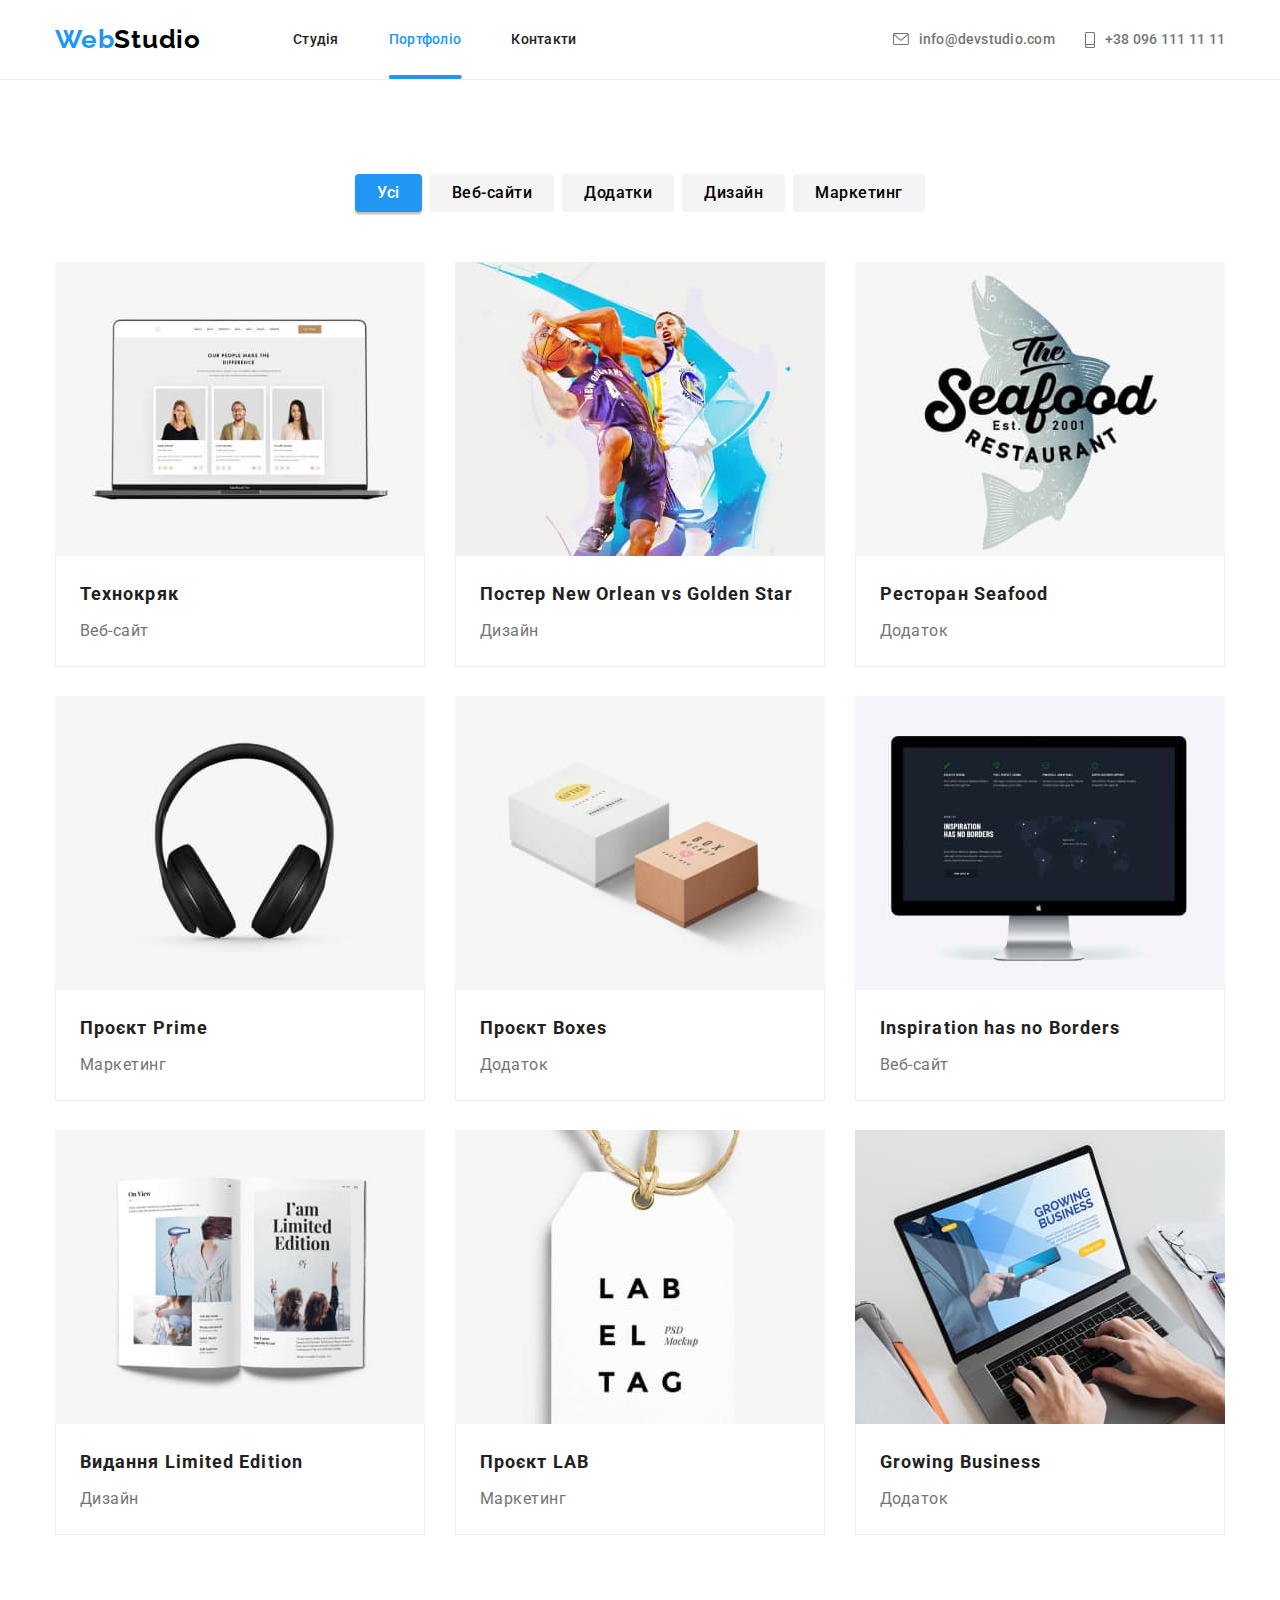
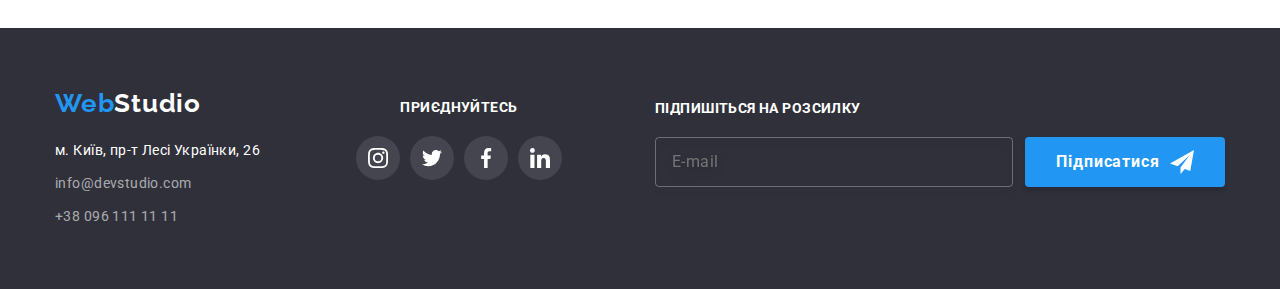
==== commit 2b72e630: "Додає адаптивні зображення та стилі для них" ====
--- a/portfolio.html
+++ b/portfolio.html
@@ -138,22 +138,18 @@
             <li class="projects-list__item">
               <a class="projects-list__link" href="#">
                 <div class="projects-list__container">
-                  <img
-                    srcset="
-                    ./images/project1_480.jpg 450w,
-                    ./images/project1_480_2x.jpg 900w,
-                    ./images/project1_768.jpg 354w,
-                    ./images/project1_768_2x.jpg 708w,
-                    ./images/project1_1200.jpg 370w,
-                    ./images/project1_1200_2x.jpg 740w,
-                    "
+                  <picture>
+                    <source srcset="./images/project1_768.jpg 1x, ./images/project1_768_2x.jpg 2x" media="(min-width: 768px) and (max-width: 1199px)">
+                    <source srcset="./images/project1_1200.jpg 1x, ./images/project1_1200_2x.jpg 2x" media="(min-width: 1200px)">
+                    <img
                     src="./images/project1_480.jpg"
+                    srcset="./images/project1_480_2x.jpg 2x"
                     alt="Веб-сайт Технокряк"
                     width="450"
                     height="294"
                     class="projects-list__image"
-                    sizes="(min-width: 1200px) 30vw, (min-width: 768px) 50vw, (min-width: 480px) 100vw"
-                  />
+                    />
+                  </picture>
                   <div class="projects-list__overlay">
                     <p class="projects-list__description">
                       Ресурс пропонує комплексні пропозиції з різним рівнем
@@ -172,13 +168,18 @@
             <li class="projects-list__item">
               <a class="projects-list__link" href="#">
                 <div class="projects-list__container">
-                  <img
-                    src="./images/project2.jpg"
-                    alt="Постер New Orlean vs Golden Star"
-                    width="450"
-                    height="294"
-                    class="projects-list__image"
-                  />
+                  <picture>
+                    <source srcset="./images/project2_768.jpg 1x, ./images/project2_768_2x.jpg 2x" media="(min-width: 768px) and (max-width: 1199px)">
+                    <source srcset="./images/project2_1200.jpg 1x, ./images/project2_1200_2x.jpg 2x" media="(min-width: 1200px)">
+                    <img
+                      src="./images/project2.jpg"
+                      srcset="./images/project2_480_2x.jpg 2x"
+                      alt="Постер New Orlean vs Golden Star"
+                      width="450"
+                      height="294"
+                      class="projects-list__image"
+                      />
+                  </picture>
                   <div class="projects-list__overlay">
                     <p class="projects-list__description">
                       Ресурс пропонує комплексні пропозиції з різним рівнем
@@ -197,13 +198,18 @@
             <li class="projects-list__item">
               <a class="projects-list__link" href="#">
                 <div class="projects-list__container">
-                  <img
+                  <picture>
+                    <source srcset="./images/project3_768.jpg 1x, ./images/project3_768_2x.jpg 2x" media="(min-width: 768px) and (max-width: 1199px)">
+                    <source srcset="./images/project3_1200.jpg 1x, ./images/project3_1200_2x.jpg 2x" media="(min-width: 1200px)">
+                    <img
                     src="./images/project3.jpg"
+                    srcset="./images/project3_480_2x.jpg 2x"
                     alt="Ресторан Seafood"
                     width="450"
                     height="294"
                     class="projects-list__image"
-                  />
+                    />
+                  </picture>
                   <div class="projects-list__overlay">
                     <p class="projects-list__description">
                       Ресурс пропонує комплексні пропозиції з різним рівнем
@@ -222,13 +228,18 @@
             <li class="projects-list__item">
               <a class="projects-list__link" href="#">
                 <div class="projects-list__container">
-                  <img
+                  <picture>
+                    <source srcset="./images/project4_768.jpg 1x, ./images/project4_768_2x.jpg 2x" media="(min-width: 768px) and (max-width: 1199px)">
+                    <source srcset="./images/project4_1200.jpg 1x, ./images/project4_1200_2x.jpg 2x" media="(min-width: 1200px)">
+                    <img
                     src="./images/project4.jpg"
+                    srcset="./images/project4_480_2x.jpg 2x"
                     alt="Проєкт Prime"
                     width="450"
                     height="294"
                     class="projects-list__image"
-                  />
+                    />
+                    </picture>
                   <div class="projects-list__overlay">
                     <p class="projects-list__description">
                       Ресурс пропонує комплексні пропозиції з різним рівнем
@@ -247,13 +258,18 @@
             <li class="projects-list__item">
               <a class="projects-list__link" href="#">
                 <div class="projects-list__container">
-                  <img
+                  <picture>
+                    <source srcset="./images/project5_768.jpg 1x, ./images/project5_768_2x.jpg 2x" media="(min-width: 768px) and (max-width: 1199px)">
+                    <source srcset="./images/project5_1200.jpg 1x, ./images/project5_1200_2x.jpg 2x" media="(min-width: 1200px)">
+                    <img
                     src="./images/project5.jpg"
+                    srcset="./images/project5_480_2x.jpg 2x"
                     alt="Проєкт Boxes"
                     width="450"
                     height="294"
                     class="projects-list__image"
-                  />
+                    />
+                  </picture>
                   <div class="projects-list__overlay">
                     <p class="projects-list__description">
                       Ресурс пропонує комплексні пропозиції з різним рівнем
@@ -272,13 +288,18 @@
             <li class="projects-list__item">
               <a class="projects-list__link" href="#">
                 <div class="projects-list__container">
-                  <img
+                  <picture>
+                    <source srcset="./images/project6_768.jpg 1x, ./images/project6_768_2x.jpg 2x" media="(min-width: 768px) and (max-width: 1199px)">
+                    <source srcset="./images/project6_1200.jpg 1x, ./images/project6_1200_2x.jpg 2x" media="(min-width: 1200px)">
+                    <img
                     src="./images/project6.jpg"
+                    srcset="./images/project6_480_2x.jpg 2x"
                     alt="Inspiration has no Borders"
                     width="450"
                     height="294"
                     class="projects-list__image"
-                  />
+                    />
+                  </picture>
                   <div class="projects-list__overlay">
                     <p class="projects-list__description">
                       Ресурс пропонує комплексні пропозиції з різним рівнем
@@ -297,13 +318,18 @@
             <li class="projects-list__item">
               <a class="projects-list__link" href="#">
                 <div class="projects-list__container">
-                  <img
+                  <picture>
+                    <source srcset="./images/project7_768.jpg 1x, ./images/project7_768_2x.jpg 2x" media="(min-width: 768px) and (max-width: 1199px)">
+                    <source srcset="./images/project7_1200.jpg 1x, ./images/project7_1200_2x.jpg 2x" media="(min-width: 1200px)">
+                    <img
                     src="./images/project7.jpg"
+                    srcset="./images/project7_480_2x.jpg 2x"
                     alt="Видання Limited Edition"
                     width="450"
                     height="294"
                     class="projects-list__image"
-                  />
+                    />
+                    </picture>
                   <div class="projects-list__overlay">
                     <p class="projects-list__description">
                       Ресурс пропонує комплексні пропозиції з різним рівнем
@@ -322,13 +348,18 @@
             <li class="projects-list__item">
               <a class="projects-list__link" href="#">
                 <div class="projects-list__container">
-                  <img
+                  <picture>
+                    <source srcset="./images/project8_768.jpg 1x, ./images/project8_768_2x.jpg 2x" media="(min-width: 768px) and (max-width: 1199px)">
+                    <source srcset="./images/project8_1200.jpg 1x, ./images/project8_1200_2x.jpg 2x" media="(min-width: 1200px)">
+                    <img
                     src="./images/project8.jpg"
+                    srcset="./images/project8_480_2x.jpg 2x"
                     alt="Проєкт LAB"
                     width="450"
                     height="294"
                     class="projects-list__image"
-                  />
+                    />
+                  </picture>
                   <div class="projects-list__overlay">
                     <p class="projects-list__description">
                       Ресурс пропонує комплексні пропозиції з різним рівнем
@@ -347,13 +378,18 @@
             <li class="projects-list__item">
               <a class="projects-list__link" href="#">
                 <div class="projects-list__container">
-                  <img
+                  <picture>
+                    <source srcset="./images/project9_768.jpg 1x, ./images/project9_768_2x.jpg 2x" media="(min-width: 768px) and (max-width: 1199px)">
+                    <source srcset="./images/project9_1200.jpg 1x, ./images/project9_1200_2x.jpg 2x" media="(min-width: 1200px)">
+                    <img
                     src="./images/project9.jpg"
+                    srcset="./images/project9_480_2x.jpg 2x"
                     alt="Growing Business"
                     width="450"
                     height="294"
                     class="projects-list__image"
                   />
+                  </picture>
                   <div class="projects-list__overlay">
                     <p class="projects-list__description">
                       Ресурс пропонує комплексні пропозиції з різним рівнем
